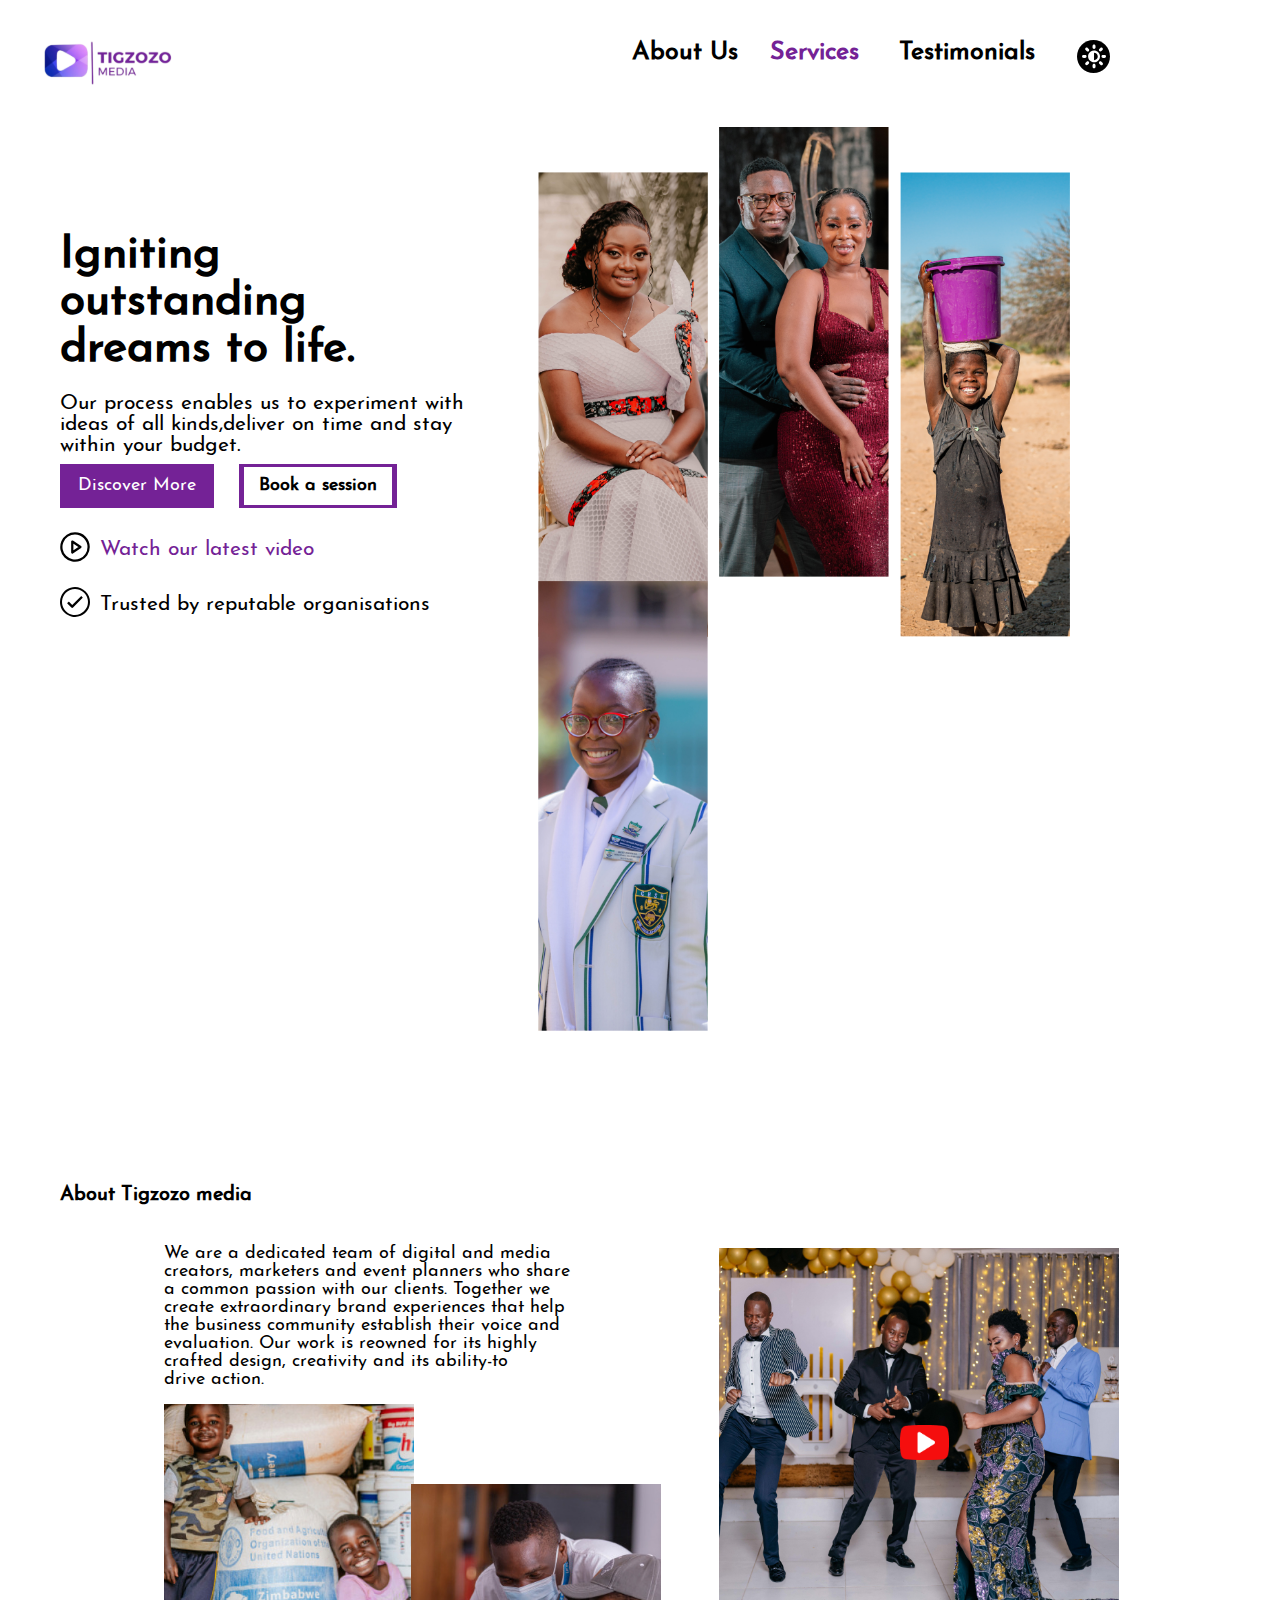
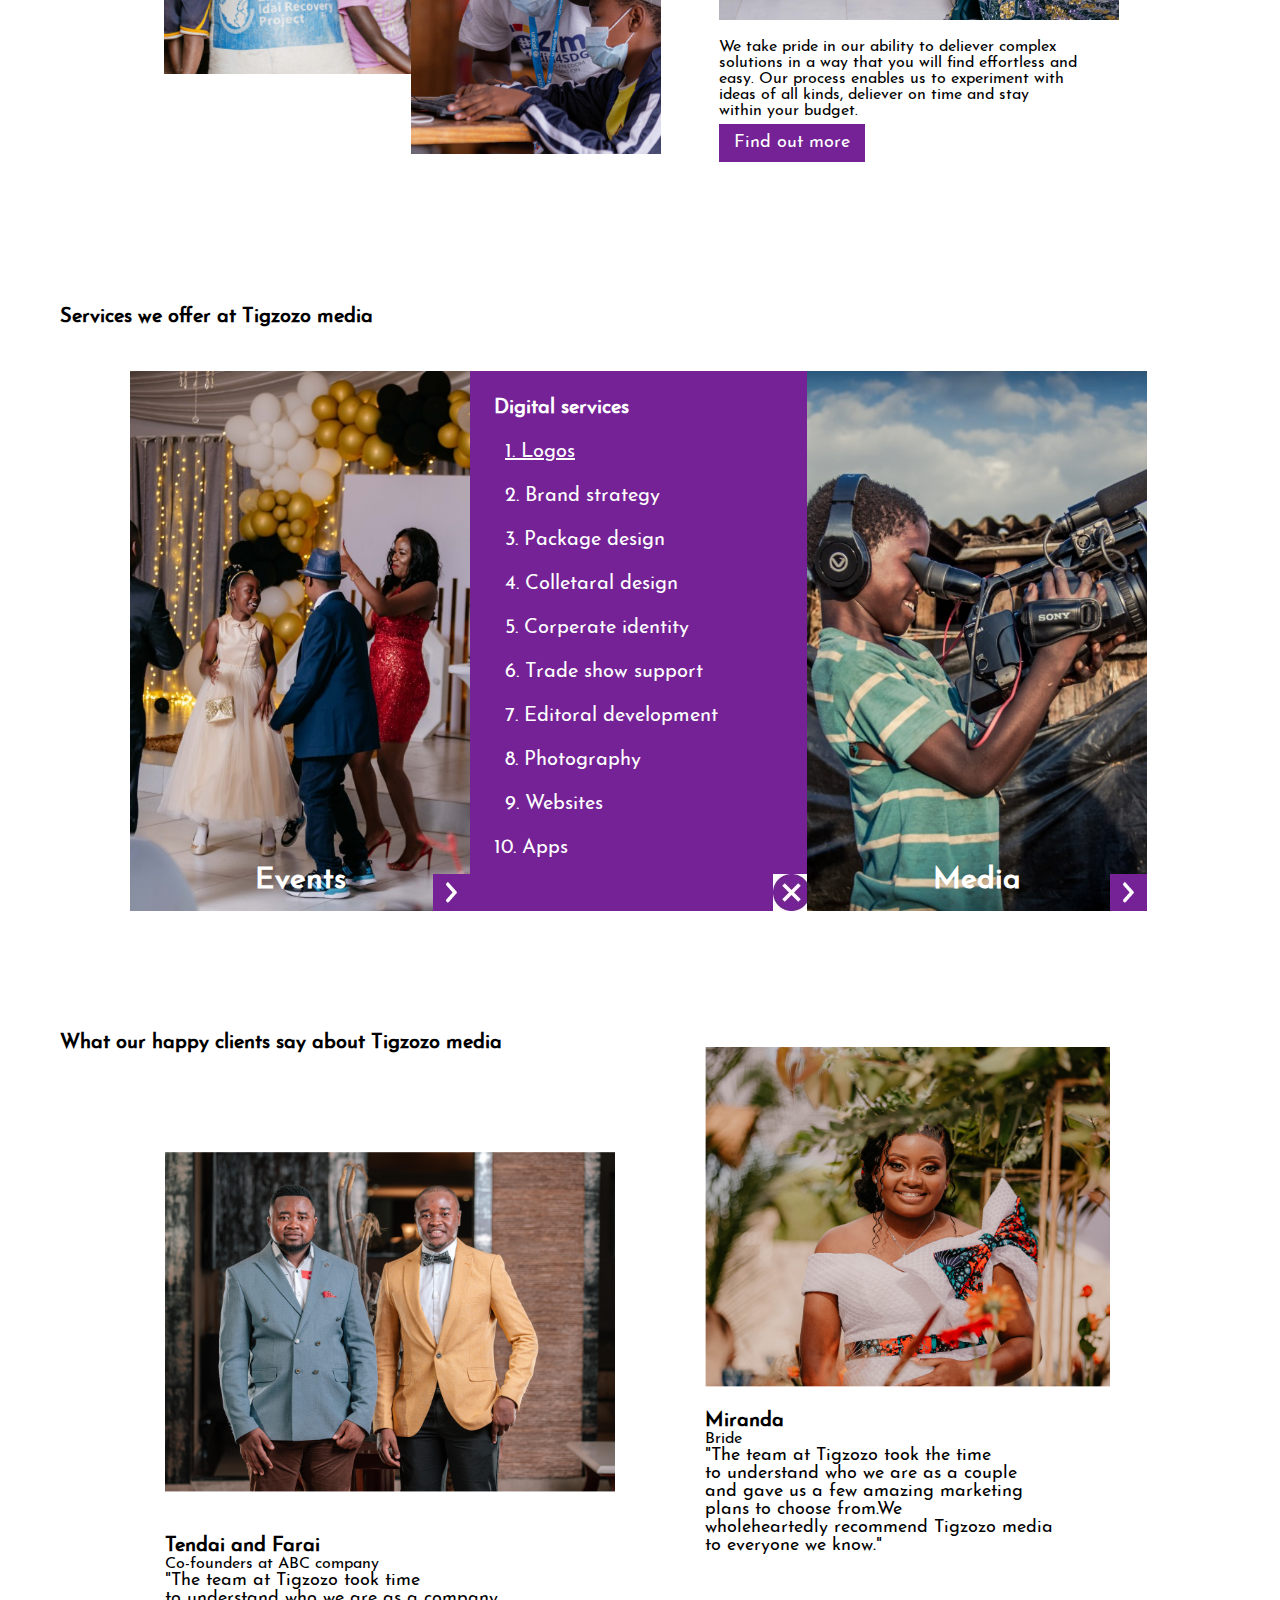
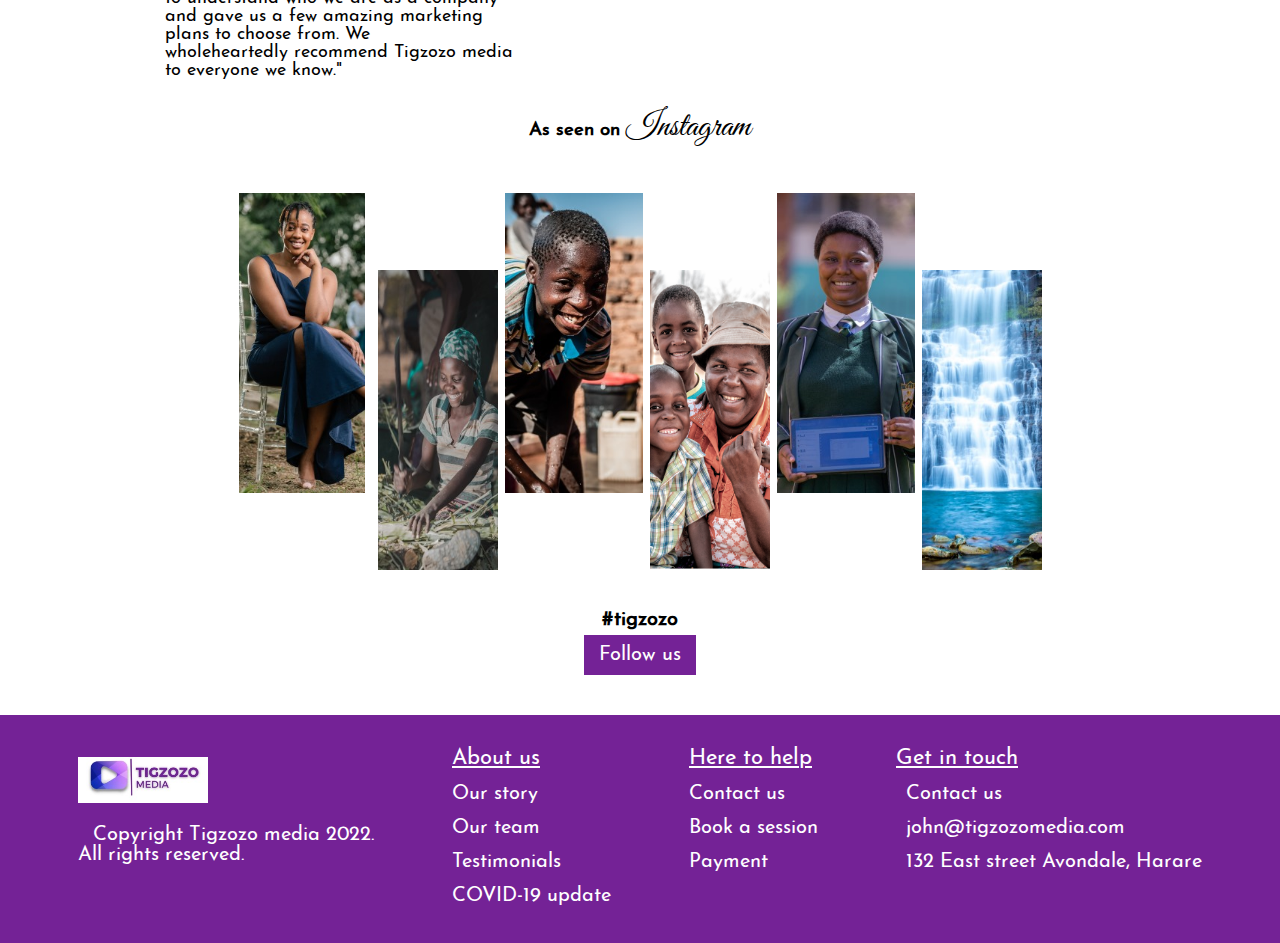
==== index.html @ 0e12b404 "ihf" ====
<!DOCTYPE html>
<html lang="en">
<head>
    <meta charset="UTF-8">
    <meta name="viewport" content="width=device-width, initial-scale=1.0">
    <link rel="stylesheet" href="styles.css">
    <!-- <link href="https://cdn.jsdelivr.net/npm/bootstrap@5.3.3/dist/css/bootstrap.min.css" rel="stylesheet" integrity="sha384-QWTKZyjpPEjISv5WaRU9OFeRpok6YctnYmDr5pNlyT2bRjXh0JMhjY6hW+ALEwIH" crossorigin="anonymous"> -->
    <link rel="stylesheet" href="https://cdnjs.cloudflare.com/ajax/libs/font-awesome/6.5.2/css/all.min.css" integrity="sha512-SnH5WK+bZxgPHs44uWIX+LLJAJ9/2PkPKZ5QiAj6Ta86w+fsb2TkcmfRyVX3pBnMFcV7oQPJkl9QevSCWr3W6A==" crossorigin="anonymous" referrerpolicy="no-referrer" />
    <title>Document</title>
</head>
<body>
    
    <!-- navbar section  -->
    <div class="main-navbar">
        <div>
            <img src="logo svg.svg" alt="" class="tig-logo">
        </div>

        <div class="list-items">
            <ul class="list-small">
                <li><a href="#About Us" class="small-lists">About Us</a></li>
                <li><a href="#Services" class="small-lists1">Services<i class="fa-solid fa-angle-down arrow"></i></a></li>
                <li><a href="#Testimonials" class="small-lists">Testimonials</a></li>
            </ul>
        </div>
        <div>
            <img src="Vector.svg" alt="" onclick="toggleDarkMode()" class="darkmode">
            <img src="darkmode-light.svg.svg" alt="" class="light-mode">
        </div>

         <!-- bars menu  -->
        
     <div id="hamburger" onclick="toggleMobileMenu(this)">
        <div class="bar1"></div>
        <div class="bar2"></div>
        <div class="bar3"></div>
      <ul class="menu">
        <i class="fa-solid fa-xmark" style="font-size: 50px; position: relative; left: 120px; top: 50px; color: white;"></i>
        <li><a href="#" class="menu-white">Home</a></li>
        <li><a href="#About Us" class="menu-white">About Us</a></li>
        <li><a href="#Services" class="menu-white">Services</a></li>
        <li><a href="#Testimonials" class="menu-white">Testimonials</a></li>
      </ul>
    </div>
    <!-- bars menu  -->
    </div>
    
    <!-- navbar section end -->
    
    <!-- banner section  -->
    <div class="banner-section">
        <div class="text-banner">
            <h1>Igniting outstanding <br> dreams to life.</h1>
            <p>Our process enables us to experiment with<br>ideas of all kinds,deliver on time and stay<br>within your budget.</p>
        <span class="first-atags">
            <a href="#" class="first-tag">Discover More</a>
            <a href="#" class="second-tag">Book a session</a>
        </span>
            <p class="line-top">  <img src="Icon feather-play-circle 1.svg" alt="" class="play-1">Watch our latest video</p>
            <p><img src="Icon ionic-ios-checkmark-circle-outline 1.svg" alt="" class="mark-1">Trusted by reputable organisations</p>
        </div>

        <div class="images-banner">
            <img src="banner 1.png" alt="" class="banner-images">
            <img src="Banner 2.png" alt="" class="banner-images1">
            <img src="banner 3.png" alt="" class="banner-images">
            <img src="banner 4.png" alt="" class="banner-images1">
        </div>
    </div>
    <!-- banner section end -->

    <!-- about section  -->
    <h3 class="heading-3" id="About Us">About Tigzozo media</h3>
<div class="about">
        <div class="you-tube">
    <p class="about-para1"> We are a dedicated team of digital and media <br>
        creators, marketers and event planners who share <br>
        a common passion with our clients. Together we <br>
        create extraordinary brand experiences that help <br>
        the business community establish their voice and <br>
        evaluation. Our work is reowned for its highly <br>
        crafted design, creativity and its ability-to <br>
        drive action.
    </p>
    <div class="about-2imgs">
    <img src="about 3.jpg" alt="" class="img-about3">
    <img src="about 2.jpg" alt="" class="img-about2">
    </div>
    </div>

    <div class="youtube-video">
        <img src="about.jpg" alt="" class="img-about-dance">
        <img src="youtube.png" alt="" class="youtube-activation">
    <p class="about-para2">We take pride in our ability to deliever complex <br>
        solutions in a way that you will find effortless and <br>
        easy. Our process enables us to experiment with <br>
        ideas of all kinds, deliever on time and stay <br>
        within your budget.
    </p>
    <a href="#" class="about-btn"> Find out more</a>
    </div>
</div>
    <!-- about section  -->

    <!-- services section  -->
<div class="services" id="Services">
    <h3 class="heading-32">Services we offer at Tigzozo media</h3>
            <div class="box-3">
            <div class="service1">
                <img src="services1.jpg" alt="" class="services-images1">
                <div class="close">
                <img src="slide.jpg" alt="" class="slide-1">
            </div>
            <div class="services-textinside">
                <h3>Events</h3>
            </div>
            </div>
            
            <div class="service2">
            <div class="service-img2">
                <h3 class="service-text1">Digital services</h3>
                <p class="under-line1">1. Logos</p>
                <p class="services-text">2. Brand strategy</p>
                <p class="services-text">3. Package design</p>
                <p class="services-text">4. Colletaral design</p>
                <p class="services-text">5. Corperate identity</p>
                <p class="services-text">6. Trade show support</p>
                <p class="services-text">7. Editoral development</p>
                <p class="services-text">8. Photography</p>
                <p class="services-text">9. Websites</p>
                <p class="service-text2">10. Apps</p>
                <div class="close">
                    <img src="close.jpg" alt="" class="close-1">
                </div>
            </div>
            </div>
            
            <div class="service3">
                <img src="services2.jpg" alt="" class="services-images3">
            <div class="close">
                <img src="slide.jpg" alt="" class="slide-2">
            </div>
            <div class="services-textinside">
                <h3>Media</h3>
            </div>
            </div>
        </div>
</div>

<!-- clients section  -->
<h3 class="heading-32" id="Testimonials">What our happy clients say about Tigzozo media</h3>
<div class="clients">

<div class="groom-clients">
    <img src="services3.png" alt="" class="clients-pic1">
    <p class="groom-heading">Tendai and Farai</p>
    <p>Co-founders at ABC company</p>
    <p class="groom-text">"The team at Tigzozo took time<br>
        to understand who we are as a company<br>
        and gave us a few amazing marketing<br>
        plans to choose from. We<br>
        wholeheartedly recommend Tigzozo media<br>
        to everyone we know."
    </p>
</div>

<div class="Bride-clients">
    <img src="services4.png" alt="" class="clients-pic2">
<div class="miranda-text">
    <p class="bride-heading">Miranda</p>
    <p>Bride</p>
    <p class="bride-text">"The team at Tigzozo took the time<br>
        to understand who we are as a couple<br>
        and gave us a few amazing marketing<br>
        plans to choose from.We<br>
        wholeheartedly recommend Tigzozo media<br>
        to everyone we know."
    </p>
</div>
</div>
</div>
<!-- clients section  -->

<!-- last section -->
<div class="last-heading">
    <h3>As seen on <span class="slick-font">Instagram</span></h3>
</div>
<div class="last-section">
<div class="footer-img">
    <img src="footer.jpg" alt="" class="footer-images1">
    <img src="footer1.jpg" alt="" class="footer-images">
    <img src="footer2.jpg" alt="" class="footer-images1">
    <img src="footer3.png" alt="" class="footer-images">
    <img src="footer4.jpg" alt="" class="footer-images1">
    <img src="footer5.jpg" alt="" class="footer-images">
</div>

<div class="footer-para">
    <p>#tigzozo</p>
</div>

<div class="follow-up-btn">
    <a href="#" class="last-btn">Follow us</a>
</div>
</div>
<!-- last section end -->

<!-- footer end  -->

<div class="footer">
    <div class="footer-1">
        <img src="logo.jpg" alt="" class="footer-2">
        <p><i class="fa-regular fa-copyright"></i>Copyright Tigzozo media 2022. <br>
        All rights reserved.</p>
        <i class="fa-brands fa-facebook-f"></i> <i class="fa-brands fa-instagram"></i>
    </div>


    <div class="footer-2">
        <p class="under-line">About us</p>
        <p>Our story</p>
        <p>Our team</p>
        <p>Testimonials</p>
        <p>COVID-19 update</p>
    </div>


    <div class="footer-2">
        <p class="under-line">Here to help</p>
        <p>Contact us</p>
        <p>Book a session</p>
        <p>Payment</p>
    </div>


    <div class="footer-2">
        <p class="under-line">Get in touch</p>
        <p><i class="fa-solid fa-phone"></i>Contact us</p>
        <p><i class="fa-solid fa-envelope"></i>john@tigzozomedia.com</p>
        <p><i class="fa-solid fa-location-dot"></i> 132 East street Avondale, Harare</p>
    </div>
</div>
<!-- footer end  -->
    
    <!-- <script src="https://cdn.jsdelivr.net/npm/bootstrap@5.3.3/dist/js/bootstrap.bundle.min.js" integrity="sha384-YvpcrYf0tY3lHB60NNkmXc5s9fDVZLESaAA55NDzOxhy9GkcIdslK1eN7N6jIeHz" crossorigin="anonymous"></script> -->
    <script src="tig.js"></script>
</body>
</html>
---- styles.css ----
* {
  margin: 0;
  padding: 0;
}

@font-face {
  font-family: "Josefin";
  src: url(JosefinSans-Regular.ttf);
}
@font-face {
  font-family: "slickFont";
  src: url(GreatVibes-Regular-webfont.ttf);
}
body {
  transition: background-color 0.3s ease;
}

.light-mode {
  background-color: #fff;
  color: #000;
}

.dark-mode {
  background-color: #1f1f1f;
  color: #fff;
}
.dark-mode .second-tag {
  color: #fff;
}
.dark-mode .small-lists {
  color: white;
}

.light-mode {
  display: none;
}

.main-navbar {
  display: flex;
  justify-content: space-around;
  margin: 25px 0px 0px 0px;
  font-family: "Josefin";
  position: relative;
  top: 15px;
}

#hamburger {
  margin: auto 0;
  cursor: pointer;
  transition: 0.3s;
}

#hamburger div {
  width: 35px;
  height: 3px;
  background-color: #742296;
  margin: 6px 0;
  transition: 0.5s;
}

.open .bar1 {
  transform: rotate(-45deg) translate(-6px, 6px);
}

.open .bar2 {
  opacity: 0;
}

.open .bar3 {
  transform: rotate(45deg) translate(-6px, -8px);
}

.open .menu {
  display: flex;
  flex-direction: column;
  align-items: center;
  background-color: #742296;
  height: 91vh;
  margin-top: 16px;
  font-family: "Josefin";
}

.menu {
  display: none;
  position: absolute;
  left: 0;
  height: 550px;
  width: 100%;
}

.menu-white {
  color: white;
  text-decoration: none;
  font-size: 40px;
  line-height: 3.5;
}

.dropbtn {
  background-color: #742296;
  color: white;
  padding: 8px;
  font-size: 20px;
  border: none;
  cursor: pointer;
  border-radius: 6px;
}

.dropdown {
  float: right;
  position: absolute;
}

.dropdown-content {
  display: none;
  position: absolute;
  background-color: #f1f1f1;
  overflow: auto;
  right: 0;
}

.dropdown-content a {
  color: #f1f1f1;
  background-color: white;
  padding: 12px 16px;
  text-decoration: none;
  display: block;
  font-size: 16px;
}

.show {
  display: block;
}

.lists-items {
  display: flex;
}

.list-small {
  display: flex;
  list-style: none;
  position: relative;
  left: 150px;
}

.small-lists {
  margin-right: 32px;
  font-size: 25px;
  font-family: "Josefin";
  text-decoration: none;
  color: #000;
  font-weight: bold;
}

.small-lists1 {
  color: #742296;
  margin-right: 30px;
  font-size: 25px;
  font-family: "Josefin";
  text-decoration: none;
  font-weight: bold;
}

.darkmode {
  height: 33px;
  width: 33px;
  position: relative;
  right: 60px;
  cursor: pointer;
}

.tig-logo {
  height: 53px;
  position: relative;
  right: 80px;
}

.banner-section {
  display: flex;
  justify-content: space-between;
  margin: 90px 0px;
}

.fa-solid {
  font-size: 20px;
}

.text-banner {
  padding: 60px;
}
.text-banner .line-top {
  margin-top: 50px;
  color: #742296;
}
.text-banner h1 {
  font-family: "Josefin";
  font-size: 46px;
  font-weight: bold;
}
.text-banner p {
  font-size: 21px;
  font-family: "Josefin";
  margin-top: 20px;
}

.play-1 {
  height: 30px;
  width: 30px;
  text-align: center;
  margin-right: 10px;
  position: relative;
  top: 7px;
}

.mark-1 {
  height: 30px;
  width: 30px;
  text-align: center;
  margin-right: 10px;
  position: relative;
  top: 7px;
}

.first-atags {
  position: relative;
  top: 20px;
  font-family: "Josefin";
}

.first-tag {
  background-color: #742296;
  padding: 10px 15px;
  color: white;
  text-decoration: none;
  margin-right: 20px;
  border: 3px solid #742296;
  font-family: "Josefin";
  font-size: 18px;
}

.second-tag {
  border: 3px solid #742296;
  border-left: 5px solid #742296;
  border-right: 5px solid #742296;
  text-decoration: none;
  padding: 10px 15px;
  color: black;
  font-weight: 600;
  font-family: "Josefin";
  font-size: 18px;
}

.images-banner {
  margin-right: 30px;
}

.banner-images {
  height: 465px;
  width: 170px;
  margin-right: 7px;
}

.banner-images1 {
  height: 450px;
  width: 170px;
  position: relative;
  bottom: 60px;
  margin-right: 7px;
}

.about {
  display: flex;
  justify-content: space-evenly;
  margin-top: 40px;
  margin-bottom: 120px;
  font-family: "Josefin";
}

.groom-clients {
  position: relative;
  top: 55px;
  left: 25px;
}

.about-para1 {
  font-size: 18px;
}

.about-btn {
  background-color: rgb(116, 34, 150);
  padding: 10px 15px;
  text-decoration: none;
  color: white;
  font-family: "Josefin";
  font-size: 18px;
  position: relative;
  top: 15px;
}

.heading-3 {
  margin-left: 60px;
  font-family: "Josefin";
  font-size: 20px;
  font-weight: bold;
}

.last-heading {
  margin-top: 80px;
}

.img-about-dance {
  height: 372px;
  width: 400px;
  margin-top: 3px;
}

.you-tube {
  position: relative;
  left: 57px;
}

.youtube-activation {
  position: relative;
  height: 35px;
  right: 224px;
  bottom: 160px;
}

.youtube-video {
  position: relative;
}

.img-about3 {
  height: 270px;
  width: 250px;
  position: relative;
  bottom: 50px;
  -o-object-fit: cover;
     object-fit: cover;
}

.about-2imgs {
  position: relative;
  top: 65px;
}

.img-about2 {
  height: 270px;
  width: 250px;
  position: relative;
  right: 8px;
  top: 30px;
  -o-object-fit: cover;
     object-fit: cover;
}

.about-para2 {
  margin-top: 15px;
}

.services {
  padding: 50px 0;
  font-family: "Josefin";
}

.box-3 {
  display: flex;
  justify-content: space-evenly;
}

.service-img2 {
  background-color: #742296;
  width: 340px;
  height: 540px;
  line-height: 2.2;
}
.service-img2 h3 {
  color: white;
  font-size: 20px;
  font-family: "Josefin";
}
.service-img2 p {
  color: white;
  font-size: 20px;
  font-family: "Josefin";
}

.under-line1 {
  text-decoration: underline;
  margin-left: 35px;
}

.services-text {
  margin-left: 35px;
}

.service-text1 {
  margin-left: 24px;
  padding-top: 15px;
}

.service-text2 {
  margin-left: 24px;
  padding-bottom: 25px;
}

.services-images1 {
  width: 340px;
  height: 540px;
}

.service1 {
  position: relative;
  left: 65px;
}

.service3 {
  position: relative;
  right: 68px;
}

.services-images3 {
  width: 340px;
  height: 540px;
}

.close {
  display: flex;
  justify-content: flex-end;
}

.services-textinside {
  display: flex;
  justify-content: center;
}
.services-textinside h3 {
  position: relative;
  bottom: 87px;
  color: white;
  font-weight: bold;
  font-family: "Josefin";
  font-size: 30px;
}

.slide-1 {
  height: 37px;
  width: 37px;
  position: relative;
  right: 0px;
  bottom: 41px;
}

.slide-2 {
  height: 37px;
  width: 37px;
  position: relative;
  right: 0px;
  bottom: 41px;
}

.close-1 {
  position: relative;
  bottom: 21px;
}

.clients {
  display: flex;
  justify-content: space-evenly;
  font-family: "Josefin";
}

.clients-pic1 {
  height: 340px;
  width: 450px;
}

.clients-pic2 {
  height: 340px;
  width: 405px;
}

.heading-32 {
  margin-bottom: 44px;
  margin-left: 60px;
  font-size: 20px;
  font-family: "Josefin";
  font-weight: bold;
}

.groom-heading {
  margin-top: 40px;
  font-family: "Josefin";
  font-size: 20px;
  font-weight: bold;
}

.groom-text {
  font-family: "Josefin";
  font-size: 18px;
}

.Bride-clients {
  margin-right: 5px;
  position: relative;
  bottom: 50px;
  right: 25px;
}

.bride-heading {
  margin-top: 20px;
  font-family: "Josefin";
  font-size: 20px;
  font-weight: bold;
}

.bride-text {
  font-size: 18px;
}

.last-heading {
  display: flex;
  justify-content: center;
  align-items: center;
  font-family: "Josefin";
}
.last-heading h3 {
  margin-bottom: 20px;
  font-weight: bold;
}

.last-section {
  display: flex;
  flex-direction: column;
  justify-content: center;
  align-items: center;
  margin-top: 100px;
}

.slick-font {
  font-family: "slickFont";
  font-size: 35px;
  font-weight: lighter;
}

.footer-img {
  display: flex;
  margin-bottom: 40px;
}

.footer-images {
  height: 300px;
  width: 120px;
  margin-right: 6px;
}

.footer-images1 {
  height: 300px;
  width: 140px;
  -o-object-fit: contain;
     object-fit: contain;
  margin-right: 6px;
  position: relative;
  bottom: 77px;
}

.footer-para {
  margin-bottom: 15px;
  font-size: 20px;
  font-weight: bold;
  font-family: "Josefin";
}

.last-btn {
  background-color: rgb(116, 34, 150);
  padding: 10px 15px;
  text-decoration: none;
  color: white;
  font-family: "Josefin";
  font-size: 20px;
}

.follow-up-btn {
  padding-bottom: 50px;
}

.footer {
  display: flex;
  justify-content: space-evenly;
  background-color: #742296;
  color: white;
  font-family: "Josefin";
  padding-bottom: 30px;
}

.footer-1 {
  font-size: 20px;
}

.footer-1 img {
  height: 80px;
  width: 130px;
  -o-object-fit: contain;
     object-fit: contain;
  margin-top: 25px;
}

.footer-2 {
  margin-top: 25px;
  font-size: 20px;
  line-height: 1.7;
}

.under-line {
  text-decoration: underline;
  font-size: 22px;
}

.fa-regular {
  font-size: 20px;
  margin-right: 15px;
}

.fa-brands {
  font-size: 30px;
  margin-right: 15px;
}

.fa-solid {
  margin-right: 10px;
}

@media (min-width: 576px) {
  #hamburger {
    display: none;
  }
}
@media only screen and (max-width: 576px) {
  #hamburger {
    display: block;
    margin: 30px 42px;
  }
  #hamburger div {
    position: relative;
    bottom: 10px;
  }
  .open .menu {
    height: 101vh;
    margin-top: -28%;
    z-index: 1;
    list-style: none;
  }
  body {
    transition: background-color 0.3s ease;
  }
  .light-mode {
    background-color: #fff;
    color: #000;
  }
  .dark-mode {
    background-color: #1f1f1f;
    color: #fff;
  }
  .dark-mode .second-tag {
    color: #fff;
  }
  .tig-logo {
    height: 53px;
    right: 10px;
    top: 13px;
  }
  .small-lists1 {
    font-size: 14px;
  }
  .banner-section {
    display: flex;
    flex-direction: column;
    margin: 0px;
  }
  .small-lists1 {
    font-size: 14px;
    display: none;
  }
  .darkmode {
    position: relative;
    left: 30px;
    top: 19px;
  }
  .small-lists {
    font-size: 14px;
    display: none;
  }
  .text-banner h1 {
    font-size: 27px;
  }
  .text-banner p {
    font-size: 14px;
  }
  .first-tag {
    font-size: 10px;
  }
  .second-tag {
    font-size: 10px;
  }
  .play-1 {
    height: 20px;
    width: 20px;
  }
  .mark-1 {
    height: 20px;
    width: 20px;
  }
  .text-banner {
    position: relative;
    bottom: 29px;
    padding: 15px;
  }
  .text-banner h1 {
    font-size: 18px;
    margin-top: 30px;
  }
  .images-banner {
    margin-right: 5px;
    padding: 5px;
    position: relative;
    bottom: 20px;
    display: flex;
    flex-direction: row;
    justify-content: center;
  }
  .banner-images {
    height: 354px;
    padding-left: 8px;
    width: 132px;
    -o-object-fit: cover;
       object-fit: cover;
  }
  .banner-images1 {
    bottom: 34px;
    display: none;
  }
  .about {
    display: flex;
    flex-direction: column;
    justify-content: center;
    overflow: hidden;
  }
  .img-about2 {
    display: none;
  }
  .about-para1 {
    font-size: 13px;
    position: relative;
    right: 30px;
  }
  .img-about3 {
    height: 332px;
    width: 257px;
    position: relative;
    right: 42px;
    display: none;
  }
  .img-about-dance {
    height: 295px;
    width: 275px;
    position: relative;
    left: 12px;
  }
  .youtube-video {
    position: relative;
    left: 30px;
    top: 27px;
  }
  .youtube-activation {
    position: relative;
    height: 35px;
    left: 140px;
    top: -136px;
  }
  .about-para2 {
    font-size: 13px;
    margin-bottom: 100px;
  }
  .about-btn {
    font-size: 12px;
    position: relative;
    top: -40px;
  }
  .heading-32 {
    font-size: 16px;
    position: relative;
    bottom: 210px;
    right: 19px;
  }
  .footer-img {
    display: flex;
    flex-wrap: wrap;
    position: relative;
    left: 60px;
  }
  .box-3 {
    display: flex;
    justify-content: space-evenly;
    flex-direction: column;
  }
  .service-img2 {
    margin-bottom: 80px;
    width: 275px;
    height: 387px;
    position: relative;
    bottom: 135px;
    left: 55px;
  }
  .service-img2 h3 {
    font-size: 16px;
  }
  .services-images1 {
    width: 275px;
    height: 387px;
    position: relative;
    bottom: 86px;
    right: 10px;
  }
  .services-images3 {
    height: 387px;
    width: 275px;
    position: relative;
    bottom: 196px;
    left: 123px;
  }
  .service-img2 p {
    font-size: 14px;
  }
  .services-textinside h3 {
    font-size: 20px;
  }
  .services {
    padding: 0px;
    overflow: hidden;
    position: relative;
    bottom: 71px;
    right: 10px;
  }
  .slide-1 {
    right: 110px;
    position: relative;
    bottom: 127px;
  }
  .slide-2 {
    position: relative;
    bottom: 237px;
    left: 23px;
  }
  .close-1 {
    position: relative;
    bottom: 32px;
  }
  .clients {
    display: flex;
    flex-direction: column;
    margin-left: 16px;
    position: relative;
    bottom: 200px;
    overflow: hidden;
  }
  .groom-text {
    font-family: "Josefin";
    font-size: 14px;
    margin-top: 40px;
  }
  .footer-images {
    width: 120px;
    position: relative;
    bottom: 20px;
    height: 362px;
    margin-bottom: 8px;
  }
  .footer-images1 {
    height: 362px;
    width: 120px;
    -o-object-fit: cover;
    object-fit: cover;
    position: relative;
    bottom: 0px;
    margin-bottom: 8px;
  }
  .Bride-clients {
    margin-right: 5px;
    position: relative;
    top: 0px;
    left: 0px;
    margin-top: 100px;
  }
  .clients-pic1 {
    height: 387px;
    width: 275px;
    position: relative;
    left: 9px;
    -o-object-fit: cover;
       object-fit: cover;
  }
  .clients-pic2 {
    height: 387px;
    width: 275px;
    position: relative;
    left: 35px;
    -o-object-fit: cover;
    object-fit: cover;
  }
  .last-heading {
    margin-top: 0px;
  }
  .last-heading h3 {
    position: relative;
    top: 10px;
  }
  .footer-1 {
    font-size: 13px;
  }
  .footer-2 {
    font-size: 14px;
  }
  .fa-brands {
    font-size: 20px;
  }
  .footer {
    display: flex;
    flex-direction: column;
    padding-left: 40px;
  }
  .under-line {
    font-size: 18px;
  }
  .last-section {
    overflow: hidden;
  }
  .last-btn {
    font-size: 17px;
  }
  .bride-text {
    font-size: 14px;
    margin-top: 40px;
  }
  .miranda-text {
    margin-left: 30px;
  }
  .last-section {
    margin-top: 25px;
  }
}
@media only screen and (min-width: 577px) and (max-width: 768px) {
  .tig-logo {
    height: 53px;
    position: relative;
    left: 24px;
  }
  .darkmode {
    left: 20px;
  }
  .small-lists {
    font-size: 20px;
  }
  .small-lists1 {
    font-size: 20px;
  }
  .text-banner h1 {
    font-size: 24px;
  }
  .first-tag {
    padding: 5px 10px;
  }
  .text-banner {
    padding: 5px;
    margin-left: 26px;
    position: relative;
    bottom: 55px;
  }
  .first-tag {
    font-size: 14px;
  }
  .second-tag {
    font-size: 14px;
    display: none;
  }
  .images-banner {
    display: flex;
    margin-right: 16px;
  }
  .banner-images {
    height: 240px;
    width: 100px;
    margin-right: 7px;
    position: relative;
    top: 50px;
  }
  .banner-images1 {
    height: 265px;
    width: 110px;
  }
  .text-banner p {
    font-size: 12px;
  }
  .heading-3 {
    font-size: 16px;
  }
  .about-para1 {
    font-size: 13px;
  }
  .img-about3 {
    height: 245px;
    width: 295px;
    position: relative;
    top: 12px;
    /* bottom: 50px; */
  }
  .about {
    overflow: hidden;
  }
  .img-about2 {
    display: none;
  }
  .about-para1 {
    font-size: 13px;
  }
  .about-para2 {
    font-size: 13px;
    margin-top: 40px;
  }
  .img-about-dance {
    height: 250px;
    width: 330px;
    overflow: hidden;
  }
  .youtube-video {
    position: relative;
    left: 37px;
  }
  .you-tube {
    position: relative;
    left: 9px;
  }
  .about {
    margin-bottom: 10px;
  }
  .services-images3 {
    width: 220px;
    height: 435px;
    -o-object-fit: cover;
       object-fit: cover;
  }
  .services-images1 {
    width: 220px;
    height: 435px;
    -o-object-fit: cover;
       object-fit: cover;
  }
  .services-textinside h3 {
    font-size: 24px;
  }
  .slide-1 {
    right: 10px;
  }
  .service-img2 {
    width: 220px;
    height: 435px;
  }
  .service-img2 h3 {
    font-size: 16px;
  }
  .service-img2 p {
    font-size: 14px;
  }
  .close-1 {
    position: relative;
    bottom: 38px;
    right: 0px;
  }
  .heading-32 {
    font-size: 16px;
  }
  .clients-pic1 {
    height: 285px;
    width: 325px;
  }
  .clients-pic2 {
    height: 285px;
    width: 325px;
  }
  .footer-images {
    height: 300px;
    width: 100px;
    -o-object-fit: cover;
       object-fit: cover;
  }
  .footer-1 {
    overflow: hidden;
    font-size: 13px;
  }
  .footer-para {
    font-size: 18px;
  }
  .under-line {
    font-size: 16px;
  }
  .footer-2 {
    font-size: 14px;
  }
  .footer-images1 {
    width: 124px;
  }
  .last-btn {
    font-size: 18px;
  }
  .fa-brands {
    font-size: 20px;
  }
}/*# sourceMappingURL=styles.css.map */
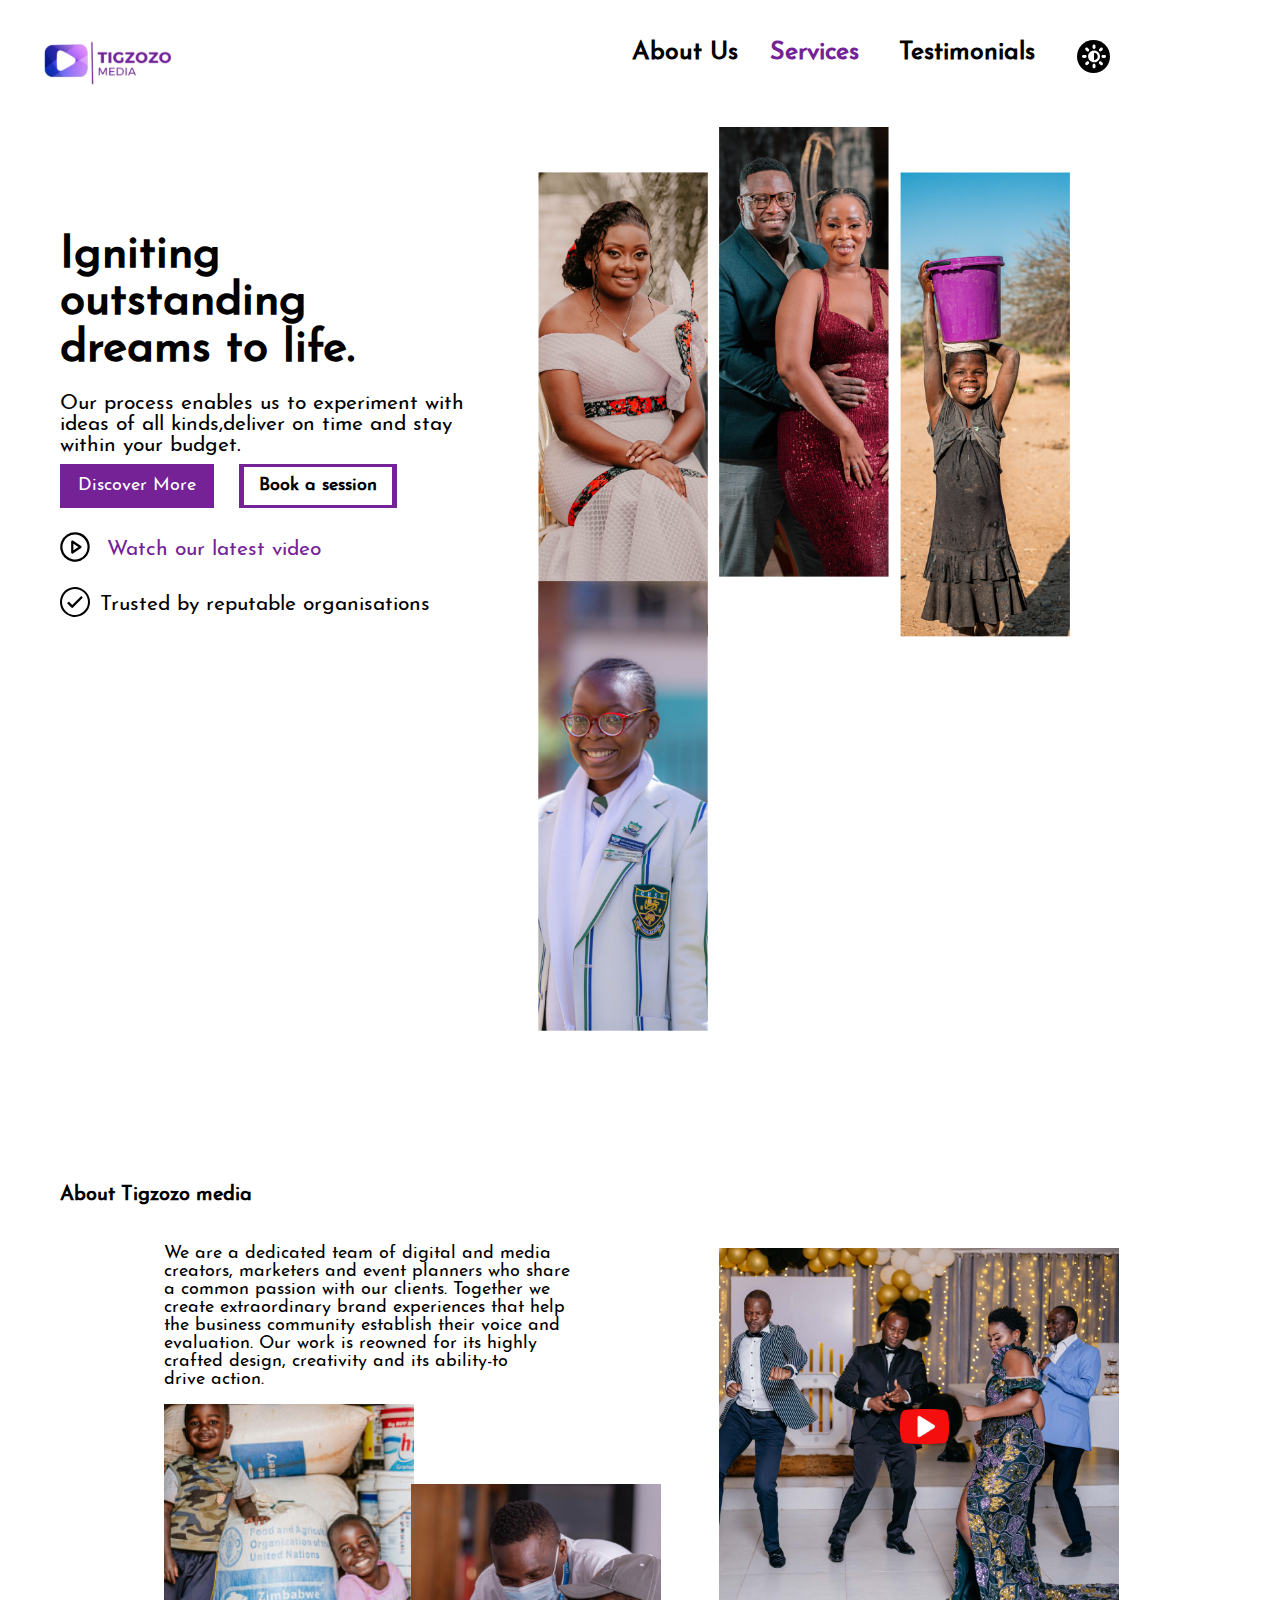
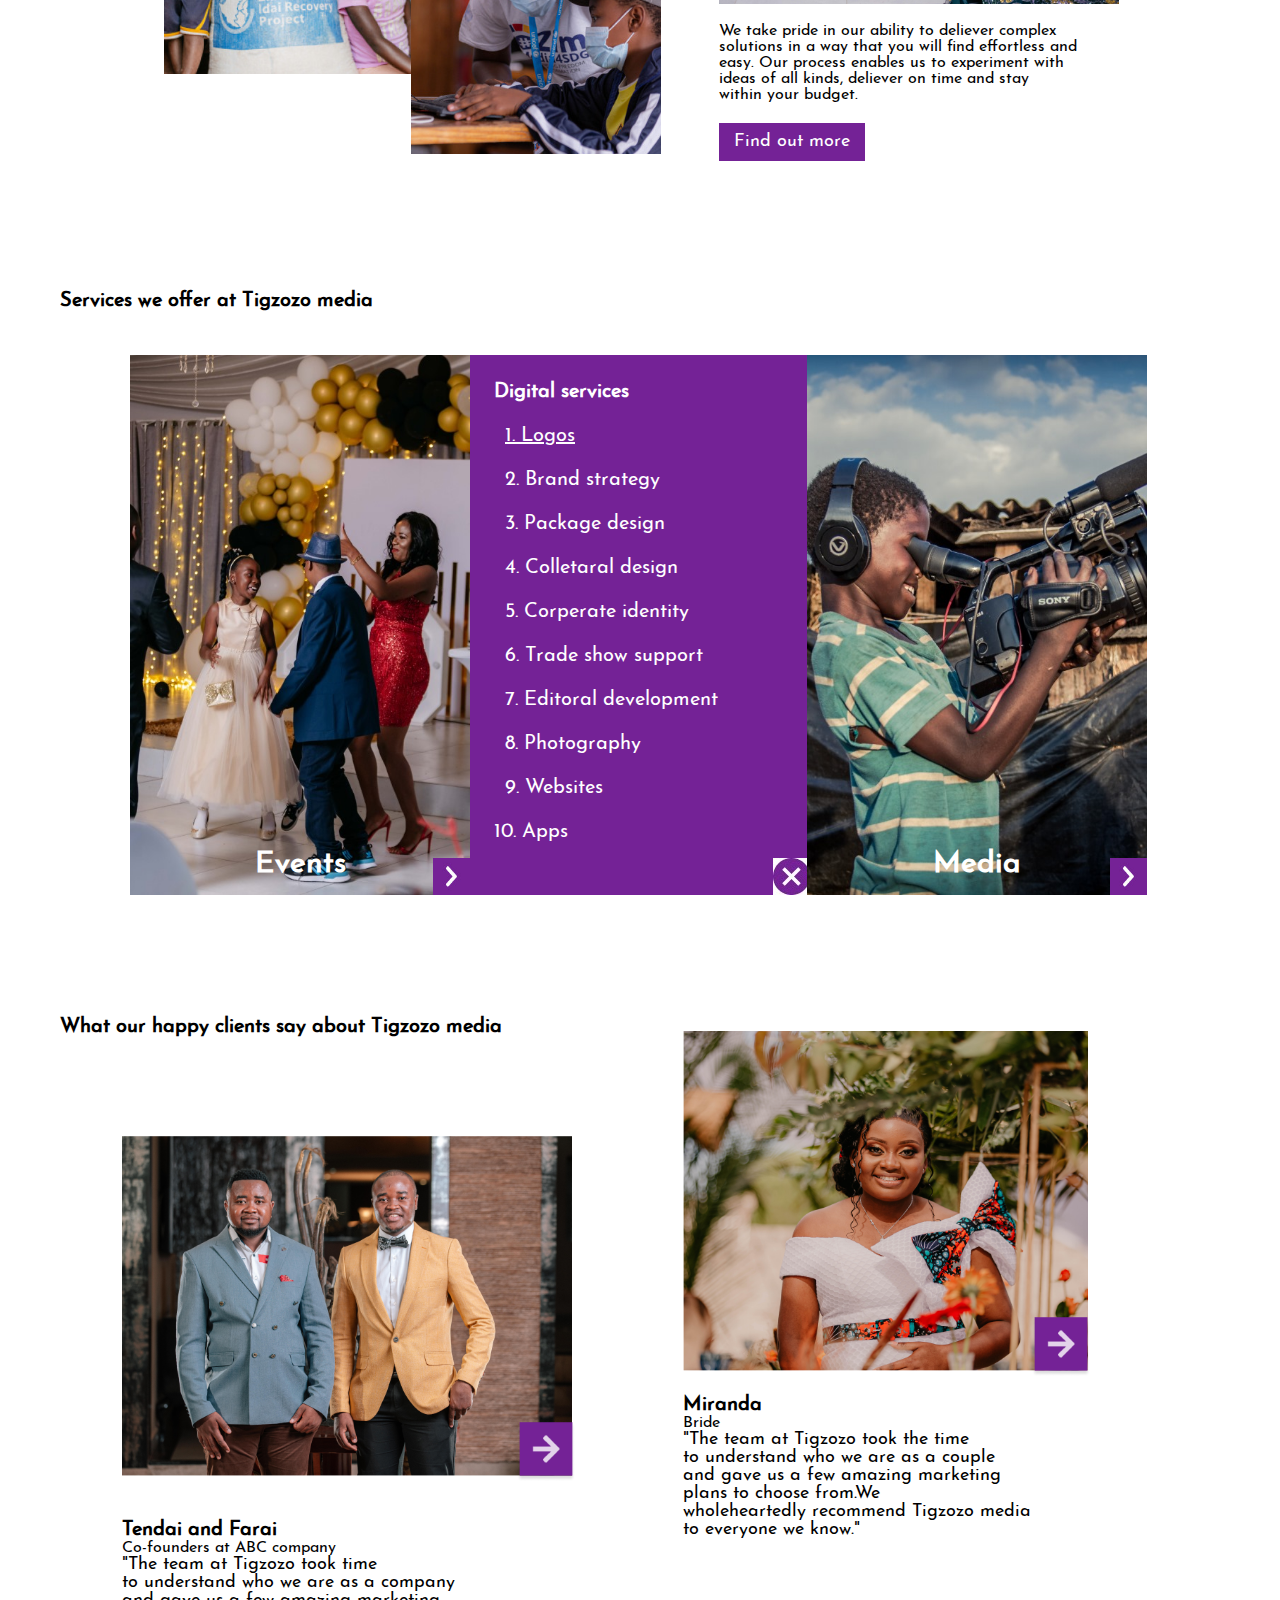
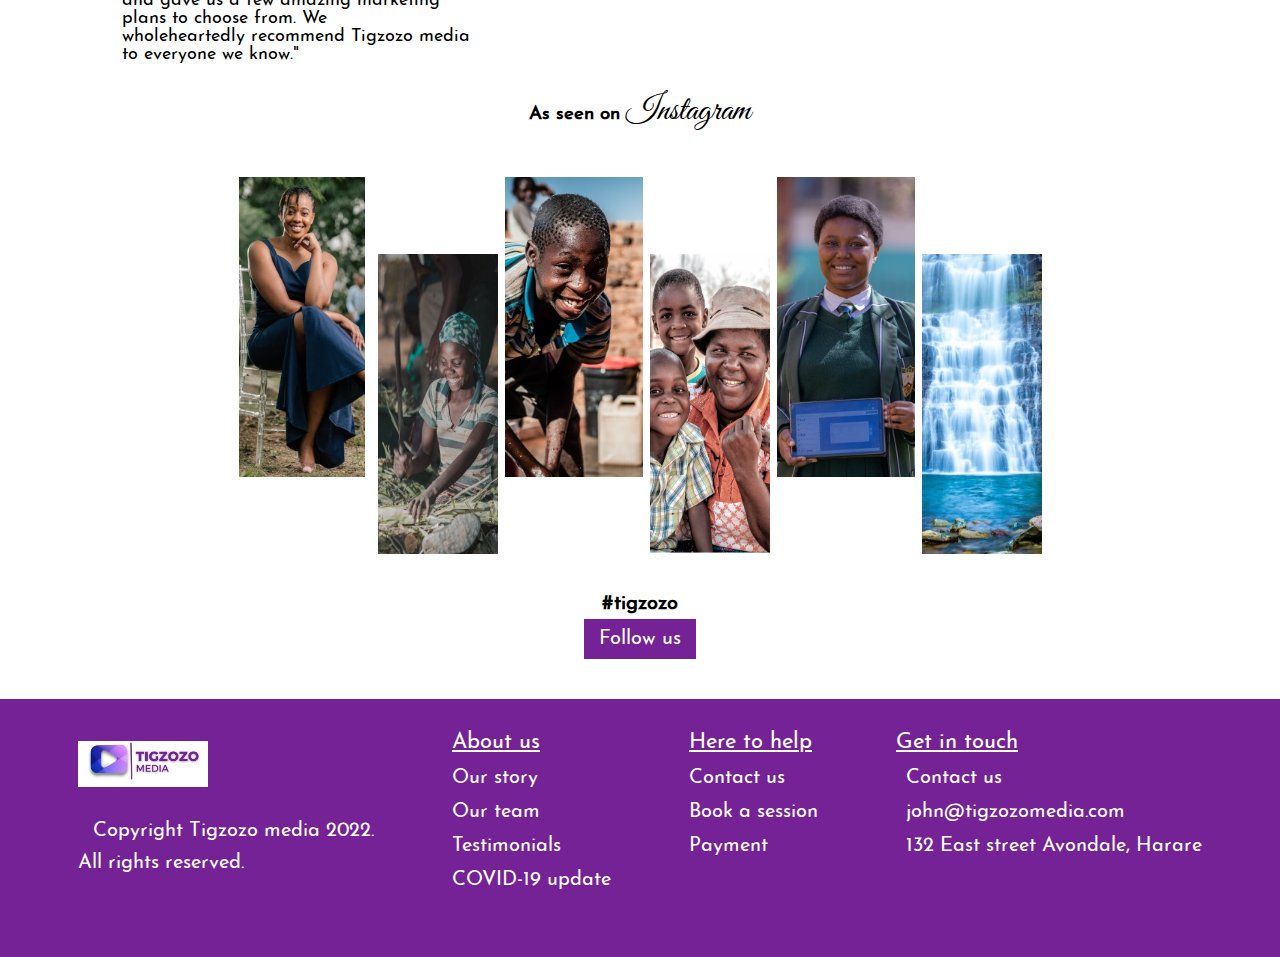
==== commit d531bd6c: "kgdv" ====
--- a/index.html
+++ b/index.html
@@ -56,7 +56,7 @@
             <a href="#" class="first-tag">Discover More</a>
             <a href="#" class="second-tag">Book a session</a>
         </span>
-            <p class="line-top">  <img src="Icon feather-play-circle 1.svg" alt="" class="play-1">Watch our latest video</p>
+            <p class="line-top"><img src="Icon feather-play-circle 1 -purple.svg" alt="" class="circle-mode"><img src="Icon feather-play-circle 1.svg" alt="" class="play-1"> Watch our latest video</p>
             <p><img src="Icon ionic-ios-checkmark-circle-outline 1.svg" alt="" class="mark-1">Trusted by reputable organisations</p>
         </div>
 
@@ -90,7 +90,7 @@
 
     <div class="youtube-video">
         <img src="about.jpg" alt="" class="img-about-dance">
-        <img src="youtube.png" alt="" class="youtube-activation">
+        <img src="youtube.png" alt="" class="youtube-activation" onclick="makeNormal()" >
     <p class="about-para2">We take pride in our ability to deliever complex <br>
         solutions in a way that you will find effortless and <br>
         easy. Our process enables us to experiment with <br>
@@ -153,6 +153,7 @@
 
 <div class="groom-clients">
     <img src="services3.png" alt="" class="clients-pic1">
+    <img src="Arrow left.png" alt="" class="left-arrow">
     <p class="groom-heading">Tendai and Farai</p>
     <p>Co-founders at ABC company</p>
     <p class="groom-text">"The team at Tigzozo took time<br>
@@ -166,6 +167,7 @@
 
 <div class="Bride-clients">
     <img src="services4.png" alt="" class="clients-pic2">
+    <img src="Arrow left.png" alt="" class="left-arrow1">
 <div class="miranda-text">
     <p class="bride-heading">Miranda</p>
     <p>Bride</p>
--- a/styles.css
+++ b/styles.css
@@ -29,6 +29,12 @@
 }
 .dark-mode .small-lists {
   color: white;
+}
+.dark-mode .play-1 {
+  display: none;
+}
+.dark-mode .circle-mode {
+  display: inline-block;
 }
 
 .light-mode {
@@ -209,6 +215,12 @@
   margin-right: 10px;
   position: relative;
   top: 7px;
+}
+
+.circle-mode {
+  height: 30px;
+  width: 30px;
+  display: none;
 }
 
 .mark-1 {
@@ -293,7 +305,7 @@
   font-family: "Josefin";
   font-size: 18px;
   position: relative;
-  top: 15px;
+  top: 30px;
 }
 
 .heading-3 {
@@ -308,7 +320,7 @@
 }
 
 .img-about-dance {
-  height: 372px;
+  height: 356px;
   width: 400px;
   margin-top: 3px;
 }
@@ -382,6 +394,22 @@
   color: white;
   font-size: 20px;
   font-family: "Josefin";
+}
+
+.left-arrow {
+  height: 60px;
+  width: 60px;
+  position: relative;
+  right: 61px;
+  top: 6px;
+}
+
+.left-arrow1 {
+  height: 60px;
+  width: 60px;
+  position: relative;
+  right: 62px;
+  top: 6px;
 }
 
 .under-line1 {
@@ -593,6 +621,7 @@
 
 .footer-1 {
   font-size: 20px;
+  line-height: 1.6;
 }
 
 .footer-1 img {
@@ -628,12 +657,12 @@
   margin-right: 10px;
 }
 
-@media (min-width: 576px) {
+@media (min-width: 575.98px) {
   #hamburger {
     display: none;
   }
 }
-@media only screen and (max-width: 576px) {
+@media only screen and (max-width: 575.98px) {
   #hamburger {
     display: block;
     margin: 30px 42px;
@@ -664,7 +693,7 @@
   }
   .tig-logo {
     height: 53px;
-    right: 10px;
+    left: 18px;
     top: 13px;
   }
   .small-lists1 {
@@ -711,7 +740,7 @@
   .text-banner {
     position: relative;
     bottom: 29px;
-    padding: 15px;
+    padding: 42px;
   }
   .text-banner h1 {
     font-size: 18px;
@@ -746,10 +775,13 @@
   .img-about2 {
     display: none;
   }
+  .heading-3 {
+    margin-left: 38px;
+  }
   .about-para1 {
     font-size: 13px;
     position: relative;
-    right: 30px;
+    right: 16px;
   }
   .img-about3 {
     height: 332px;
@@ -778,11 +810,23 @@
   .about-para2 {
     font-size: 13px;
     margin-bottom: 100px;
+    margin-left: 11px;
   }
   .about-btn {
     font-size: 12px;
     position: relative;
-    top: -40px;
+    top: -62px;
+    left: 10px;
+  }
+  .left-arrow {
+    position: relative;
+    right: 52px;
+    top: 6px;
+  }
+  .left-arrow1 {
+    position: relative;
+    right: 26px;
+    top: 6px;
   }
   .heading-32 {
     font-size: 16px;
@@ -946,7 +990,7 @@
     margin-top: 25px;
   }
 }
-@media only screen and (min-width: 577px) and (max-width: 768px) {
+@media only screen and (min-width: 577px) and (max-width: 992px) {
   .tig-logo {
     height: 53px;
     position: relative;
@@ -957,6 +1001,10 @@
   }
   .small-lists {
     font-size: 20px;
+  }
+  .list-small {
+    position: relative;
+    left: 55px;
   }
   .small-lists1 {
     font-size: 20px;
@@ -985,11 +1033,8 @@
     margin-right: 16px;
   }
   .banner-images {
-    height: 240px;
-    width: 100px;
-    margin-right: 7px;
-    position: relative;
-    top: 50px;
+    position: relative;
+    bottom: 5px;
   }
   .banner-images1 {
     height: 265px;
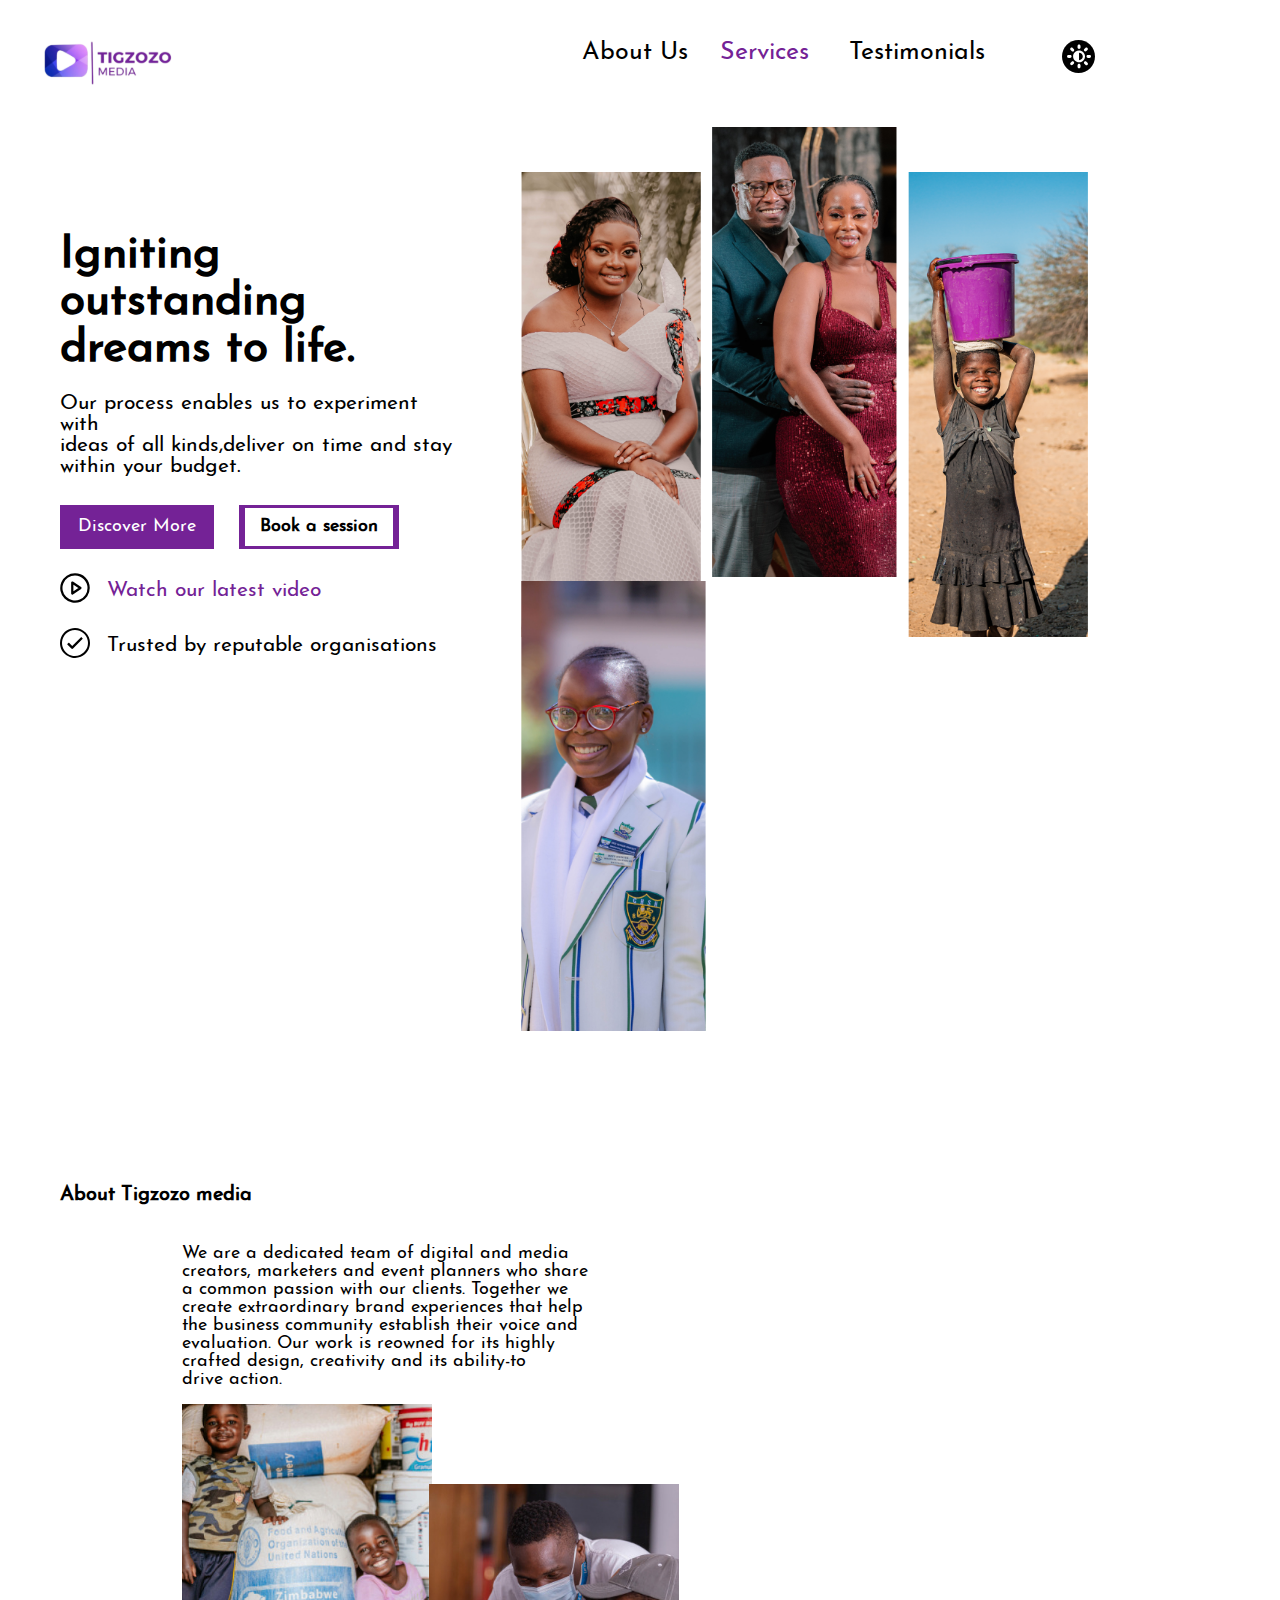
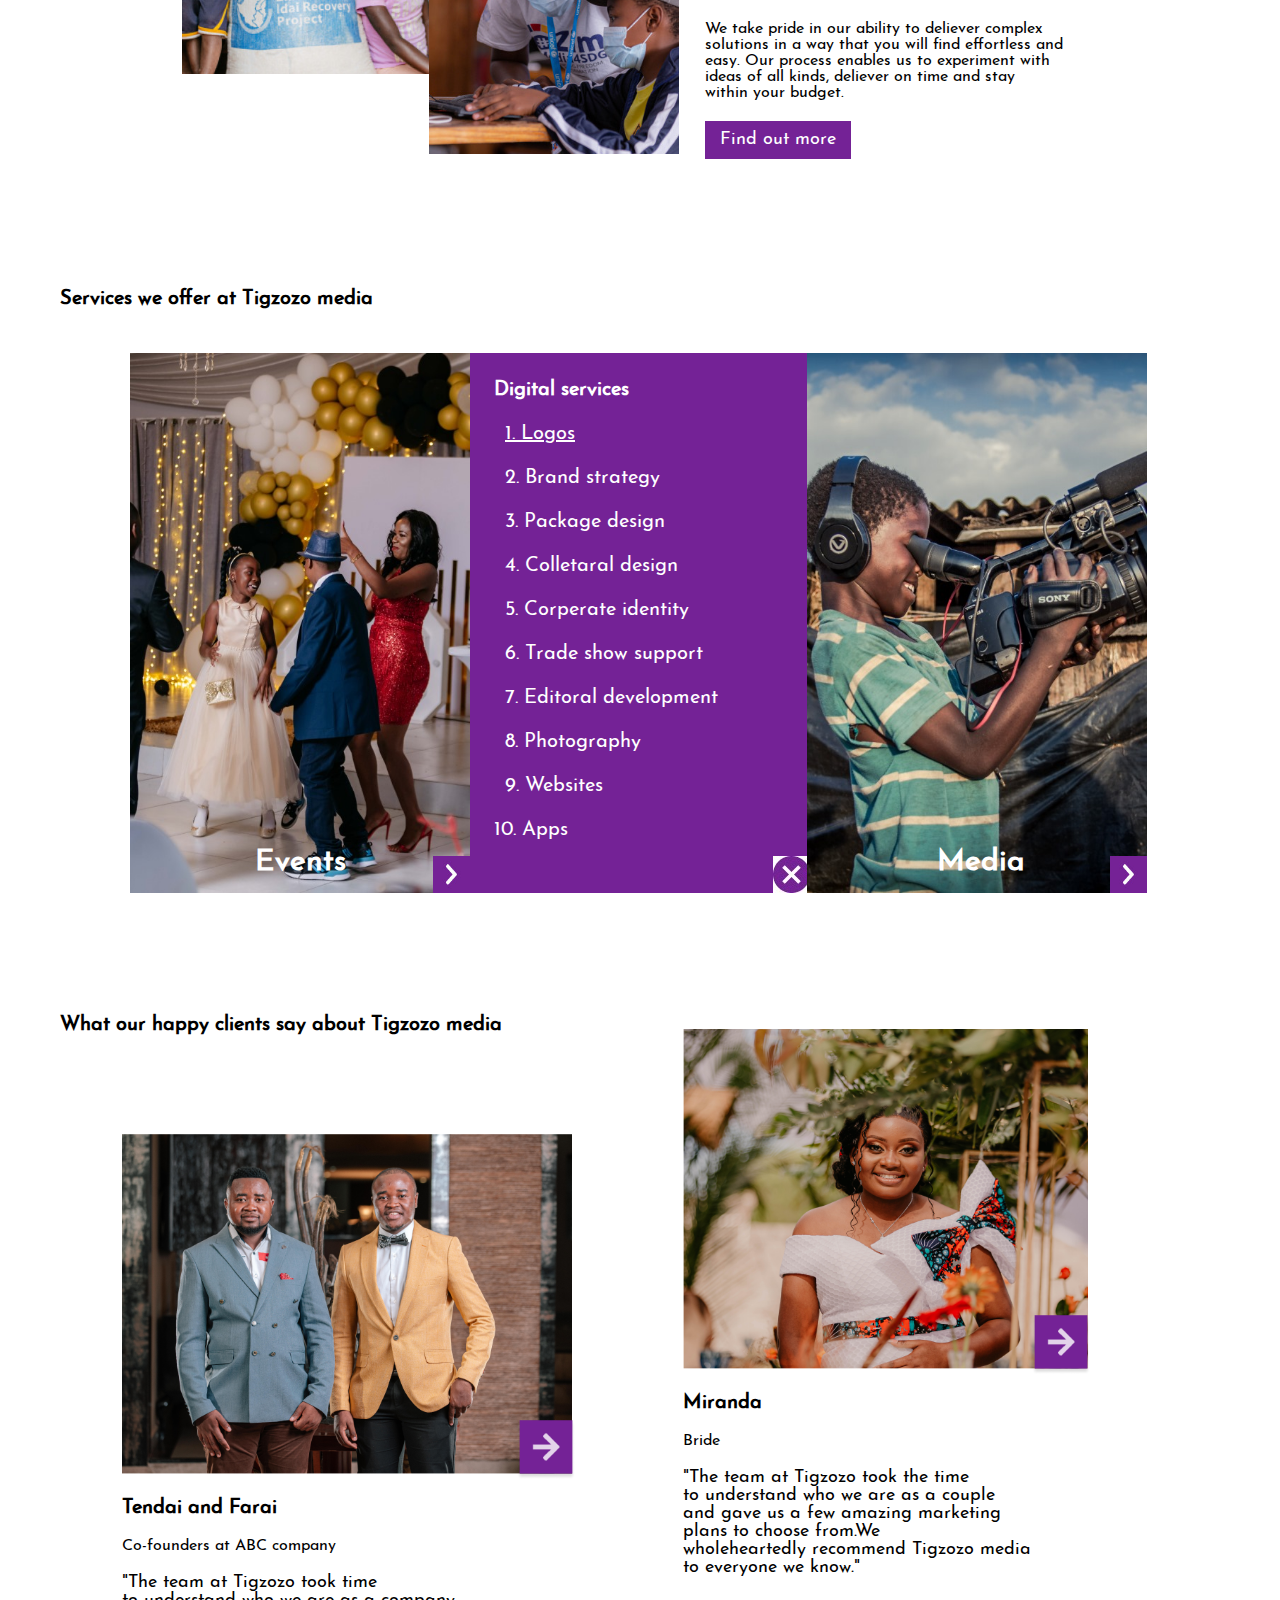
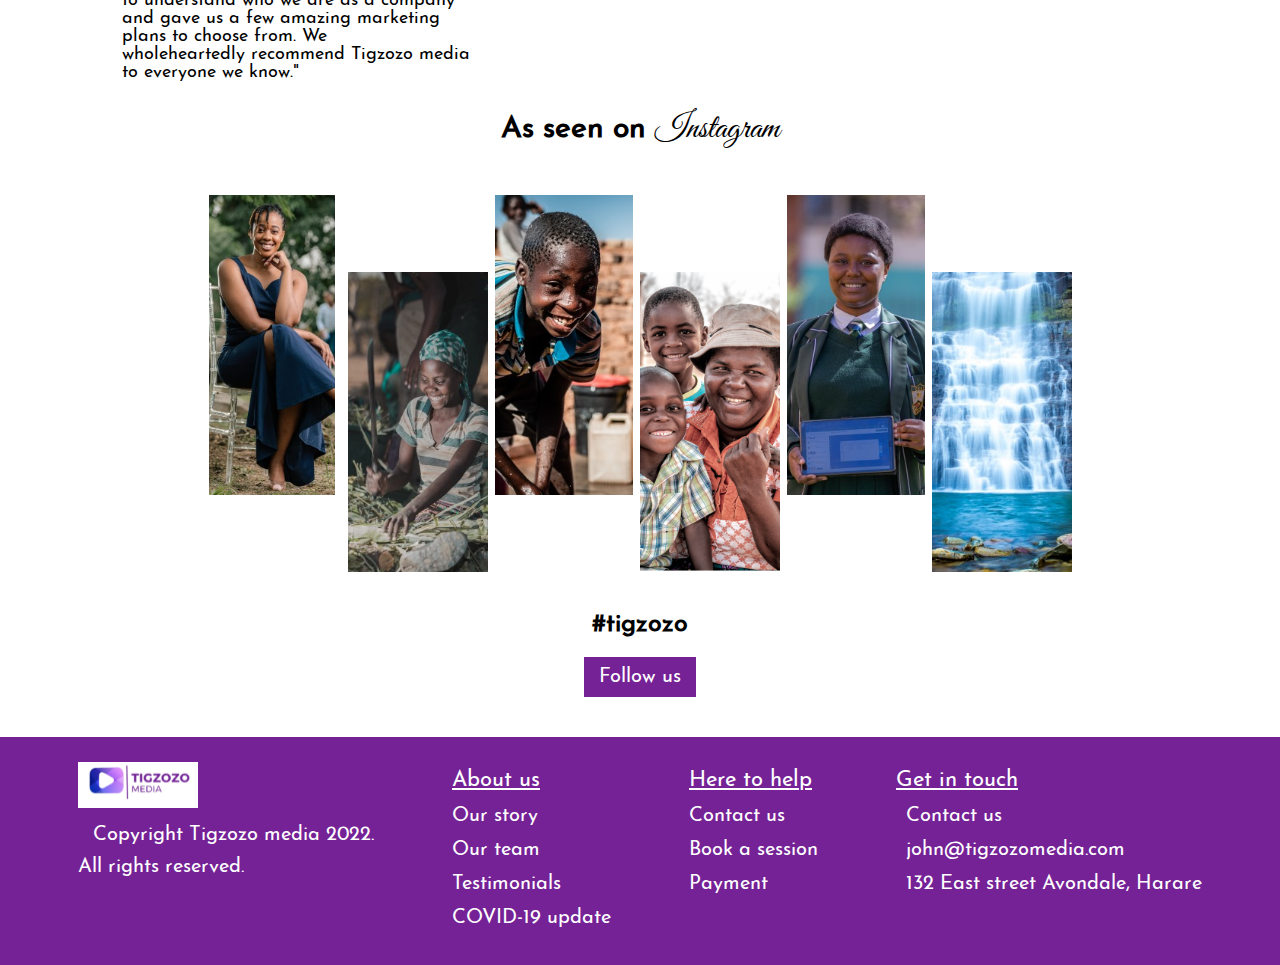
==== commit 3ffff704: "gghyr" ====
--- a/index.html
+++ b/index.html
@@ -4,7 +4,6 @@
     <meta charset="UTF-8">
     <meta name="viewport" content="width=device-width, initial-scale=1.0">
     <link rel="stylesheet" href="styles.css">
-    <!-- <link href="https://cdn.jsdelivr.net/npm/bootstrap@5.3.3/dist/css/bootstrap.min.css" rel="stylesheet" integrity="sha384-QWTKZyjpPEjISv5WaRU9OFeRpok6YctnYmDr5pNlyT2bRjXh0JMhjY6hW+ALEwIH" crossorigin="anonymous"> -->
     <link rel="stylesheet" href="https://cdnjs.cloudflare.com/ajax/libs/font-awesome/6.5.2/css/all.min.css" integrity="sha512-SnH5WK+bZxgPHs44uWIX+LLJAJ9/2PkPKZ5QiAj6Ta86w+fsb2TkcmfRyVX3pBnMFcV7oQPJkl9QevSCWr3W6A==" crossorigin="anonymous" referrerpolicy="no-referrer" />
     <title>Document</title>
 </head>
@@ -54,10 +53,10 @@
             <p>Our process enables us to experiment with<br>ideas of all kinds,deliver on time and stay<br>within your budget.</p>
         <span class="first-atags">
             <a href="#" class="first-tag">Discover More</a>
-            <a href="#" class="second-tag">Book a session</a>
+            <a href="bookings.html" class="second-tag">Book a session</a>
         </span>
             <p class="line-top"><img src="Icon feather-play-circle 1 -purple.svg" alt="" class="circle-mode"><img src="Icon feather-play-circle 1.svg" alt="" class="play-1"> Watch our latest video</p>
-            <p><img src="Icon ionic-ios-checkmark-circle-outline 1.svg" alt="" class="mark-1">Trusted by reputable organisations</p>
+            <p> <img src="Icon ionic-ios-checkmark-circle-outline 2.svg" alt="" class="circle-mode2"> <img src="Icon ionic-ios-checkmark-circle-outline 1.svg" alt="" class="mark-1"> Trusted by reputable organisations</p>
         </div>
 
         <div class="images-banner">
@@ -89,8 +88,16 @@
     </div>
 
     <div class="youtube-video">
-        <img src="about.jpg" alt="" class="img-about-dance">
-        <img src="youtube.png" alt="" class="youtube-activation" onclick="makeNormal()" >
+        <!-- <img src="about.jpg" alt="" class="img-about-dance">
+        <img src="youtube.png" alt="" class="youtube-activation" onclick="makeNormal()" > -->
+    <div id="working-methods" >
+        <iframe 
+        id="video" 
+        src="https://www.youtube.com/embed/RpK4Xl_h8C8" title="Winky D ft Enzol Ishall - Shaker Zimbabwe wedding dance" frameborder="0" allowfullscreen>
+        ></iframe>
+    </div>
+
+    
     <p class="about-para2">We take pride in our ability to deliever complex <br>
         solutions in a way that you will find effortless and <br>
         easy. Our process enables us to experiment with <br>
@@ -140,7 +147,7 @@
             <div class="close">
                 <img src="slide.jpg" alt="" class="slide-2">
             </div>
-            <div class="services-textinside">
+            <div class="services-textinside1">
                 <h3>Media</h3>
             </div>
             </div>
@@ -211,7 +218,7 @@
 
 <div class="footer">
     <div class="footer-1">
-        <img src="logo.jpg" alt="" class="footer-2">
+        <img src="logo svg.svg" alt="" class="footer-2">
         <p><i class="fa-regular fa-copyright"></i>Copyright Tigzozo media 2022. <br>
         All rights reserved.</p>
         <i class="fa-brands fa-facebook-f"></i> <i class="fa-brands fa-instagram"></i>
@@ -243,8 +250,7 @@
     </div>
 </div>
 <!-- footer end  -->
-    
-    <!-- <script src="https://cdn.jsdelivr.net/npm/bootstrap@5.3.3/dist/js/bootstrap.bundle.min.js" integrity="sha384-YvpcrYf0tY3lHB60NNkmXc5s9fDVZLESaAA55NDzOxhy9GkcIdslK1eN7N6jIeHz" crossorigin="anonymous"></script> -->
+
     <script src="tig.js"></script>
 </body>
 </html>--- a/styles.css
+++ b/styles.css
@@ -15,6 +15,10 @@
   transition: background-color 0.3s ease;
 }
 
+.circle-mode2 {
+  display: none;
+}
+
 .light-mode {
   background-color: #fff;
   color: #000;
@@ -33,8 +37,23 @@
 .dark-mode .play-1 {
   display: none;
 }
+.dark-mode .mark-1 {
+  display: none;
+}
 .dark-mode .circle-mode {
   display: inline-block;
+  position: relative;
+  top: 5px;
+}
+.dark-mode .circle-mode2 {
+  display: inline-block;
+  position: relative;
+  margin-left: 1px;
+  top: 2px;
+  margin-left: 1px;
+}
+.dark-mode .footer-1 img {
+  background-color: black;
 }
 
 .light-mode {
@@ -145,7 +164,7 @@
   display: flex;
   list-style: none;
   position: relative;
-  left: 150px;
+  left: 100px;
 }
 
 .small-lists {
@@ -154,7 +173,6 @@
   font-family: "Josefin";
   text-decoration: none;
   color: #000;
-  font-weight: bold;
 }
 
 .small-lists1 {
@@ -163,14 +181,13 @@
   font-size: 25px;
   font-family: "Josefin";
   text-decoration: none;
-  font-weight: bold;
 }
 
 .darkmode {
   height: 33px;
   width: 33px;
   position: relative;
-  right: 60px;
+  right: 75px;
   cursor: pointer;
 }
 
@@ -205,7 +222,7 @@
 .text-banner p {
   font-size: 21px;
   font-family: "Josefin";
-  margin-top: 20px;
+  margin: 20px 0;
 }
 
 .play-1 {
@@ -221,6 +238,11 @@
   height: 30px;
   width: 30px;
   display: none;
+}
+
+.circle-mode2 {
+  height: 28px;
+  width: 28px;
 }
 
 .mark-1 {
@@ -251,8 +273,8 @@
 
 .second-tag {
   border: 3px solid #742296;
-  border-left: 5px solid #742296;
-  border-right: 5px solid #742296;
+  border-left: 6px solid #742296;
+  border-right: 6px solid #742296;
   text-decoration: none;
   padding: 10px 15px;
   color: black;
@@ -267,16 +289,20 @@
 
 .banner-images {
   height: 465px;
-  width: 170px;
+  width: 180px;
   margin-right: 7px;
+  -o-object-fit: cover;
+     object-fit: cover;
 }
 
 .banner-images1 {
   height: 450px;
-  width: 170px;
+  width: 185px;
   position: relative;
   bottom: 60px;
   margin-right: 7px;
+  -o-object-fit: cover;
+     object-fit: cover;
 }
 
 .about {
@@ -319,12 +345,6 @@
   margin-top: 80px;
 }
 
-.img-about-dance {
-  height: 356px;
-  width: 400px;
-  margin-top: 3px;
-}
-
 .you-tube {
   position: relative;
   left: 57px;
@@ -339,6 +359,7 @@
 
 .youtube-video {
   position: relative;
+  right: 50px;
 }
 
 .img-about3 {
@@ -367,6 +388,15 @@
 
 .about-para2 {
   margin-top: 15px;
+}
+
+#working-methods {
+  margin-top: 1px;
+}
+
+#working-methods > iframe {
+  width: 400px;
+  height: 356px;
 }
 
 .services {
@@ -469,6 +499,16 @@
   font-size: 30px;
 }
 
+.services-textinside1 h3 {
+  position: relative;
+  bottom: 87px;
+  left: 130px;
+  color: white;
+  font-weight: bold;
+  font-family: "Josefin";
+  font-size: 30px;
+}
+
 .slide-1 {
   height: 37px;
   width: 37px;
@@ -515,7 +555,7 @@
 }
 
 .groom-heading {
-  margin-top: 40px;
+  margin: 20px 0px;
   font-family: "Josefin";
   font-size: 20px;
   font-weight: bold;
@@ -524,6 +564,7 @@
 .groom-text {
   font-family: "Josefin";
   font-size: 18px;
+  margin-top: 20px;
 }
 
 .Bride-clients {
@@ -534,7 +575,7 @@
 }
 
 .bride-heading {
-  margin-top: 20px;
+  margin: 20px 0px;
   font-family: "Josefin";
   font-size: 20px;
   font-weight: bold;
@@ -542,6 +583,7 @@
 
 .bride-text {
   font-size: 18px;
+  margin-top: 20px;
 }
 
 .last-heading {
@@ -553,6 +595,7 @@
 .last-heading h3 {
   margin-bottom: 20px;
   font-weight: bold;
+  font-size: 30px;
 }
 
 .last-section {
@@ -576,7 +619,7 @@
 
 .footer-images {
   height: 300px;
-  width: 120px;
+  width: 140px;
   margin-right: 6px;
 }
 
@@ -591,10 +634,10 @@
 }
 
 .footer-para {
-  margin-bottom: 15px;
-  font-size: 20px;
+  font-size: 25px;
   font-weight: bold;
   font-family: "Josefin";
+  margin-bottom: 30px;
 }
 
 .last-btn {
@@ -625,11 +668,12 @@
 }
 
 .footer-1 img {
-  height: 80px;
-  width: 130px;
+  height: 46px;
+  width: 120px;
   -o-object-fit: contain;
      object-fit: contain;
   margin-top: 25px;
+  background-color: white;
 }
 
 .footer-2 {
@@ -657,6 +701,41 @@
   margin-right: 10px;
 }
 
+.form-control {
+  padding: 17px 27px;
+  font-family: "Baloo2";
+  font-size: 20px;
+  color: rgb(0, 62, 84);
+  width: 560px;
+}
+
+.New {
+  display: flex;
+  justify-content: center;
+  align-items: center;
+  flex-direction: column;
+  padding: 20px;
+}
+.New h2 {
+  color: #742296;
+}
+
+.form-label {
+  color: #742296;
+}
+
+.form-select {
+  color: #742296;
+}
+
+.b-submit {
+  background-color: #742296;
+  color: white;
+  padding: 10px 15px;
+  border: none;
+  border-radius: 5px;
+}
+
 @media (min-width: 575.98px) {
   #hamburger {
     display: none;
@@ -671,8 +750,11 @@
     position: relative;
     bottom: 10px;
   }
+  .main-navbar {
+    margin: 0px;
+  }
   .open .menu {
-    height: 101vh;
+    height: 105vh;
     margin-top: -28%;
     z-index: 1;
     list-style: none;
@@ -713,6 +795,11 @@
     left: 30px;
     top: 19px;
   }
+  #working-methods > iframe {
+    width: 280px;
+    margin-left: 20px;
+    height: 345px;
+  }
   .small-lists {
     font-size: 14px;
     display: none;
@@ -722,6 +809,15 @@
   }
   .text-banner p {
     font-size: 14px;
+    margin: 10px 0;
+  }
+  .circle-mode {
+    height: 20px;
+    width: 20px;
+  }
+  .circle-mode2 {
+    height: 18px;
+    width: 18px;
   }
   .first-tag {
     font-size: 10px;
@@ -744,13 +840,13 @@
   }
   .text-banner h1 {
     font-size: 18px;
-    margin-top: 30px;
+    margin-top: 5px;
   }
   .images-banner {
     margin-right: 5px;
     padding: 5px;
     position: relative;
-    bottom: 20px;
+    bottom: 70px;
     display: flex;
     flex-direction: row;
     justify-content: center;
@@ -776,12 +872,12 @@
     display: none;
   }
   .heading-3 {
-    margin-left: 38px;
+    margin-left: 46px;
   }
   .about-para1 {
     font-size: 13px;
     position: relative;
-    right: 16px;
+    right: 9px;
   }
   .img-about3 {
     height: 332px;
@@ -791,10 +887,10 @@
     display: none;
   }
   .img-about-dance {
-    height: 295px;
+    height: 280px;
     width: 275px;
     position: relative;
-    left: 12px;
+    left: 16px;
   }
   .youtube-video {
     position: relative;
@@ -804,19 +900,19 @@
   .youtube-activation {
     position: relative;
     height: 35px;
-    left: 140px;
-    top: -136px;
+    right: 153px;
+    top: -130px;
   }
   .about-para2 {
     font-size: 13px;
     margin-bottom: 100px;
-    margin-left: 11px;
+    margin-left: 20px;
   }
   .about-btn {
     font-size: 12px;
     position: relative;
     top: -62px;
-    left: 10px;
+    left: 20px;
   }
   .left-arrow {
     position: relative;
@@ -875,6 +971,9 @@
   }
   .services-textinside h3 {
     font-size: 20px;
+    position: relative;
+    bottom: 156px;
+    right: 60px;
   }
   .services {
     padding: 0px;
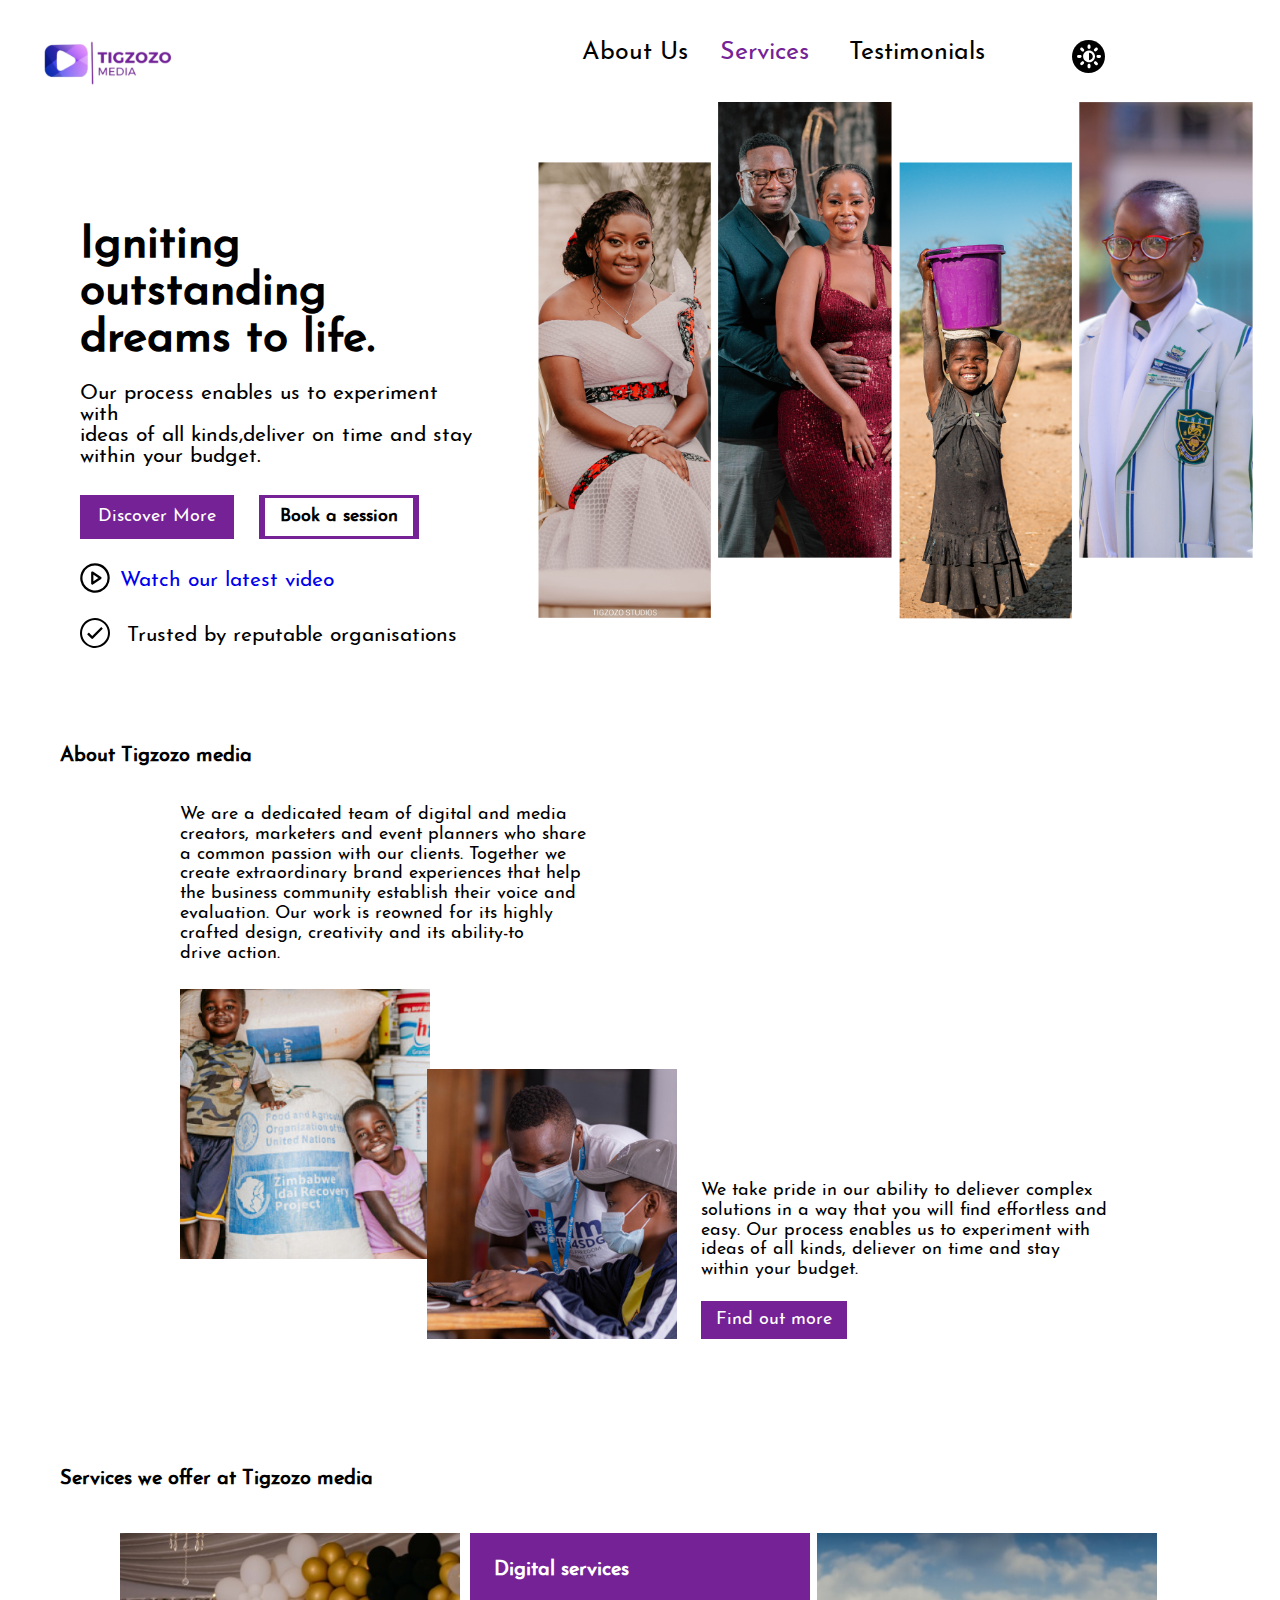
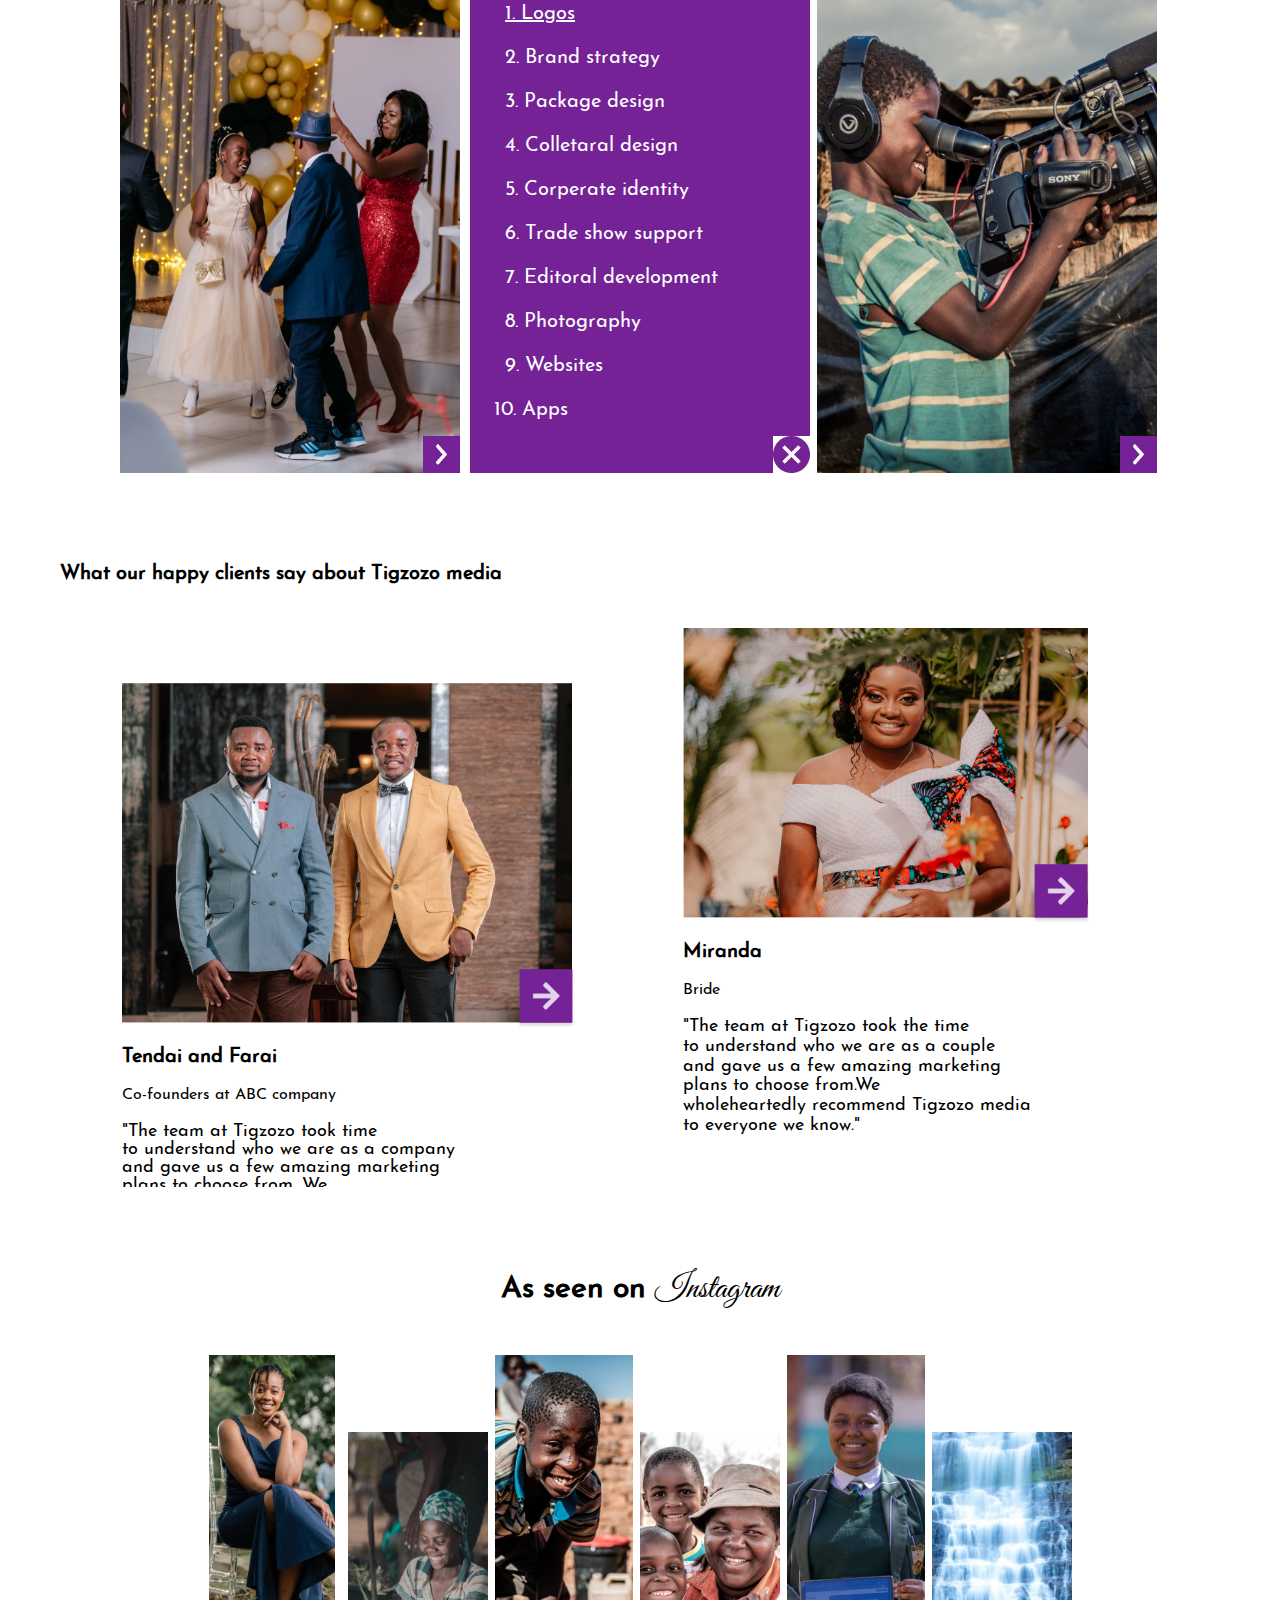
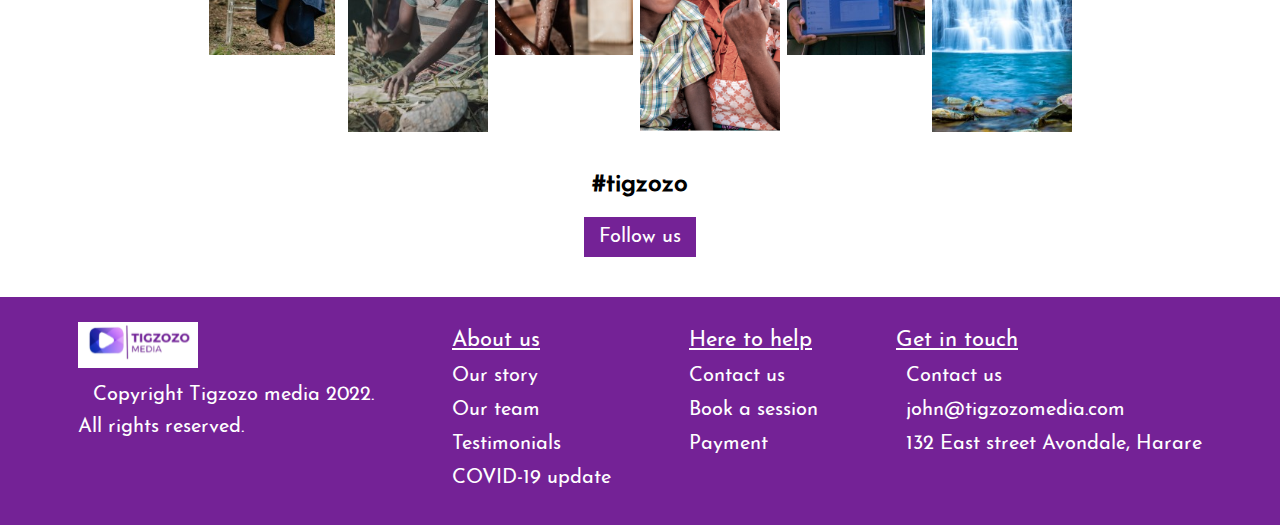
==== commit f112a362: "gghyt" ====
--- a/index.html
+++ b/index.html
@@ -55,20 +55,25 @@
             <a href="#" class="first-tag">Discover More</a>
             <a href="bookings.html" class="second-tag">Book a session</a>
         </span>
-            <p class="line-top"><img src="Icon feather-play-circle 1 -purple.svg" alt="" class="circle-mode"><img src="Icon feather-play-circle 1.svg" alt="" class="play-1"> Watch our latest video</p>
+        
+        <div class="line-top">
+          <a href="#video"><img src="Icon feather-play-circle 1 -purple.svg" alt="" class="circle-mode"> <img src="Icon feather-play-circle 1.svg" alt="" class="play-1">Watch our latest video</a>
+          </div>
             <p> <img src="Icon ionic-ios-checkmark-circle-outline 2.svg" alt="" class="circle-mode2"> <img src="Icon ionic-ios-checkmark-circle-outline 1.svg" alt="" class="mark-1"> Trusted by reputable organisations</p>
         </div>
 
-        <div class="images-banner">
+        <div class="banners-images">
             <img src="banner 1.png" alt="" class="banner-images">
             <img src="Banner 2.png" alt="" class="banner-images1">
             <img src="banner 3.png" alt="" class="banner-images">
             <img src="banner 4.png" alt="" class="banner-images1">
         </div>
+        
     </div>
     <!-- banner section end -->
 
     <!-- about section  -->
+    <div class="about-section">
     <h3 class="heading-3" id="About Us">About Tigzozo media</h3>
 <div class="about">
         <div class="you-tube">
@@ -90,7 +95,7 @@
     <div class="youtube-video">
         <!-- <img src="about.jpg" alt="" class="img-about-dance">
         <img src="youtube.png" alt="" class="youtube-activation" onclick="makeNormal()" > -->
-    <div id="working-methods" >
+    <div id="working-methods" id="video">
         <iframe 
         id="video" 
         src="https://www.youtube.com/embed/RpK4Xl_h8C8" title="Winky D ft Enzol Ishall - Shaker Zimbabwe wedding dance" frameborder="0" allowfullscreen>
@@ -107,21 +112,32 @@
     <a href="#" class="about-btn"> Find out more</a>
     </div>
 </div>
+</div>
+
     <!-- about section  -->
 
     <!-- services section  -->
 <div class="services" id="Services">
     <h3 class="heading-32">Services we offer at Tigzozo media</h3>
             <div class="box-3">
+
+                <!-- <div class="service1">
+                    <img src="/services1.jpg" alt="">
+                      <div class="overlay">
+                        <h3>Text Title</h3>
+                      </div>
+                  </div> -->
+
             <div class="service1">
                 <img src="services1.jpg" alt="" class="services-images1">
-                <div class="close">
+                <div class="overlay">
+                    <h3>Events</h3>
+                  </div>
+                 <div class="close">
                 <img src="slide.jpg" alt="" class="slide-1">
-            </div>
-            <div class="services-textinside">
-                <h3>Events</h3>
-            </div>
-            </div>
+            </div> 
+            </div>
+
             
             <div class="service2">
             <div class="service-img2">
@@ -144,11 +160,11 @@
             
             <div class="service3">
                 <img src="services2.jpg" alt="" class="services-images3">
+                <div class="overlay2">
+                    <h3>Media</h3>
+                  </div>
             <div class="close">
                 <img src="slide.jpg" alt="" class="slide-2">
-            </div>
-            <div class="services-textinside1">
-                <h3>Media</h3>
             </div>
             </div>
         </div>
@@ -161,6 +177,7 @@
 <div class="groom-clients">
     <img src="services3.png" alt="" class="clients-pic1">
     <img src="Arrow left.png" alt="" class="left-arrow">
+    <div class="Tendai">
     <p class="groom-heading">Tendai and Farai</p>
     <p>Co-founders at ABC company</p>
     <p class="groom-text">"The team at Tigzozo took time<br>
@@ -170,6 +187,7 @@
         wholeheartedly recommend Tigzozo media<br>
         to everyone we know."
     </p>
+</div>
 </div>
 
 <div class="Bride-clients">
--- a/styles.css
+++ b/styles.css
@@ -187,7 +187,7 @@
   height: 33px;
   width: 33px;
   position: relative;
-  right: 75px;
+  right: 65px;
   cursor: pointer;
 }
 
@@ -200,7 +200,12 @@
 .banner-section {
   display: flex;
   justify-content: space-between;
-  margin: 90px 0px;
+  padding: 20px;
+  margin-top: 60px;
+}
+
+.banners-images {
+  display: contents;
 }
 
 .fa-solid {
@@ -213,6 +218,11 @@
 .text-banner .line-top {
   margin-top: 50px;
   color: #742296;
+  font-size: 21px;
+  font-family: "Josefin";
+}
+.text-banner .line-top a {
+  text-decoration: none;
 }
 .text-banner h1 {
   font-family: "Josefin";
@@ -283,21 +293,17 @@
   font-size: 18px;
 }
 
-.images-banner {
-  margin-right: 30px;
-}
-
 .banner-images {
-  height: 465px;
-  width: 180px;
+  height: 0%;
+  width: 14%;
   margin-right: 7px;
   -o-object-fit: cover;
      object-fit: cover;
 }
 
 .banner-images1 {
-  height: 450px;
-  width: 185px;
+  height: 0%;
+  width: 14%;
   position: relative;
   bottom: 60px;
   margin-right: 7px;
@@ -321,6 +327,12 @@
 
 .about-para1 {
   font-size: 18px;
+  line-height: 1.1;
+}
+
+.about-para2 {
+  font-size: 18px;
+  line-height: 1.1;
 }
 
 .about-btn {
@@ -373,7 +385,7 @@
 
 .about-2imgs {
   position: relative;
-  top: 65px;
+  top: 75px;
 }
 
 .img-about2 {
@@ -407,6 +419,18 @@
 .box-3 {
   display: flex;
   justify-content: space-evenly;
+}
+
+.overlay1 {
+  position: absolute;
+  bottom: 0;
+  right: 0;
+  left: 100%;
+  height: 100%;
+  width: 0;
+  background-color: rgba(0, 0, 0, 0.5);
+  overflow: hidden;
+  transition: 0.8s;
 }
 
 .service-img2 {
@@ -414,6 +438,7 @@
   width: 340px;
   height: 540px;
   line-height: 2.2;
+  margin: 0px 20px;
 }
 .service-img2 h3 {
   color: white;
@@ -461,11 +486,67 @@
   padding-bottom: 25px;
 }
 
+/*Overlay*/
+.service1 .overlay {
+  position: absolute;
+  top: 0;
+  right: 0;
+  left: 100%;
+  height: 93%;
+  width: 0;
+  background-color: rgba(0, 0, 0, 0.5);
+  overflow: hidden;
+  transition: 0.8s;
+}
+
+.service1:hover .overlay {
+  width: 100%;
+  left: 0;
+}
+
+/* Text */
+.overlay h3 {
+  position: absolute;
+  color: #fff;
+  font-size: 25px;
+  bottom: 0;
+  left: 50%;
+  transform: translate(-50%, -50%);
+}
+
 .services-images1 {
   width: 340px;
   height: 540px;
 }
 
+/*Overlay2*/
+.service3 .overlay2 {
+  position: absolute;
+  top: 0;
+  right: 0;
+  left: 100%;
+  height: 93%;
+  width: 0;
+  background-color: rgba(0, 0, 0, 0.5);
+  overflow: hidden;
+  transition: 0.8s;
+}
+
+.service3:hover .overlay2 {
+  width: 100%;
+  left: 0;
+}
+
+/* Text */
+.overlay2 h3 {
+  position: absolute;
+  color: #fff;
+  font-size: 25px;
+  bottom: 0;
+  left: 50%;
+  transform: translate(-50%, -50%);
+}
+
 .service1 {
   position: relative;
   left: 65px;
@@ -484,19 +565,6 @@
 .close {
   display: flex;
   justify-content: flex-end;
-}
-
-.services-textinside {
-  display: flex;
-  justify-content: center;
-}
-.services-textinside h3 {
-  position: relative;
-  bottom: 87px;
-  color: white;
-  font-weight: bold;
-  font-family: "Josefin";
-  font-size: 30px;
 }
 
 .services-textinside1 h3 {
@@ -584,6 +652,7 @@
 .bride-text {
   font-size: 18px;
   margin-top: 20px;
+  line-height: 1.1;
 }
 
 .last-heading {
@@ -703,10 +772,17 @@
 
 .form-control {
   padding: 17px 27px;
-  font-family: "Baloo2";
+  font-family: "Josefin";
   font-size: 20px;
   color: rgb(0, 62, 84);
   width: 560px;
+}
+
+.color-purple {
+  color: #742296;
+  font-family: "Josefin";
+  margin-left: 17px;
+  margin-top: 50px;
 }
 
 .New {
@@ -716,16 +792,18 @@
   flex-direction: column;
   padding: 20px;
 }
-.New h2 {
-  color: #742296;
-}
 
 .form-label {
   color: #742296;
+  font-family: "Josefin";
 }
 
 .form-select {
   color: #742296;
+  position: relative;
+  width: 99.3%;
+  font-family: "Josefin";
+  bottom: 12px;
 }
 
 .b-submit {
@@ -734,6 +812,16 @@
   padding: 10px 15px;
   border: none;
   border-radius: 5px;
+  margin-top: 5px;
+  font-family: "Josefin";
+}
+
+.homebtn {
+  font-family: "Josefin";
+  color: white;
+  text-decoration: none;
+  margin-top: 32px;
+  font-size: 18px;
 }
 
 @media (min-width: 575.98px) {
@@ -749,6 +837,7 @@
   #hamburger div {
     position: relative;
     bottom: 10px;
+    left: 30px;
   }
   .main-navbar {
     margin: 0px;
@@ -775,7 +864,7 @@
   }
   .tig-logo {
     height: 53px;
-    left: 18px;
+    right: 12px;
     top: 13px;
   }
   .small-lists1 {
@@ -792,13 +881,13 @@
   }
   .darkmode {
     position: relative;
-    left: 30px;
+    left: 50px;
     top: 19px;
   }
   #working-methods > iframe {
-    width: 280px;
+    width: 310px;
     margin-left: 20px;
-    height: 345px;
+    height: 300px;
   }
   .small-lists {
     font-size: 14px;
@@ -824,6 +913,12 @@
   }
   .second-tag {
     font-size: 10px;
+    border-left: 4px solid #742296;
+    border-right: 4px solid #742296;
+  }
+  .text-banner .line-top a {
+    text-decoration: none;
+    font-size: 14px;
   }
   .play-1 {
     height: 20px;
@@ -834,9 +929,8 @@
     width: 20px;
   }
   .text-banner {
-    position: relative;
-    bottom: 29px;
-    padding: 42px;
+    padding: 13px;
+    margin-bottom: 80px;
   }
   .text-banner h1 {
     font-size: 18px;
@@ -851,12 +945,22 @@
     flex-direction: row;
     justify-content: center;
   }
+  .services-textinside1 h3 {
+    position: relative;
+    bottom: 283px;
+    left: 234px;
+    font-size: 20px;
+  }
   .banner-images {
-    height: 354px;
-    padding-left: 8px;
-    width: 132px;
+    height: auto;
+    width: 49%;
+    margin-bottom: 10px;
+    margin-top: -73px;
     -o-object-fit: cover;
        object-fit: cover;
+  }
+  .banners-images {
+    display: flex;
   }
   .banner-images1 {
     bottom: 34px;
@@ -867,15 +971,17 @@
     flex-direction: column;
     justify-content: center;
     overflow: hidden;
+    position: relative;
+    right: 34px;
   }
   .img-about2 {
     display: none;
   }
   .heading-3 {
-    margin-left: 46px;
+    margin-left: 15px;
   }
   .about-para1 {
-    font-size: 13px;
+    font-size: 14px;
     position: relative;
     right: 9px;
   }
@@ -904,8 +1010,8 @@
     top: -130px;
   }
   .about-para2 {
-    font-size: 13px;
-    margin-bottom: 100px;
+    font-size: 14px;
+    margin-bottom: 85px;
     margin-left: 20px;
   }
   .about-btn {
@@ -915,20 +1021,28 @@
     left: 20px;
   }
   .left-arrow {
-    position: relative;
-    right: 52px;
-    top: 6px;
+    height: 50px;
+    width: 50px;
+    position: relative;
+    left: 266px;
+    top: -49px;
   }
   .left-arrow1 {
     position: relative;
-    right: 26px;
-    top: 6px;
+    left: 288px;
+    top: -50px;
+    height: 50px;
+    width: 50px;
+  }
+  .bride-heading {
+    margin-top: -30px;
   }
   .heading-32 {
     font-size: 16px;
     position: relative;
-    bottom: 210px;
+    bottom: 276px;
     right: 19px;
+    margin-bottom: -80px;
   }
   .footer-img {
     display: flex;
@@ -943,36 +1057,43 @@
   }
   .service-img2 {
     margin-bottom: 80px;
-    width: 275px;
-    height: 387px;
-    position: relative;
-    bottom: 135px;
-    left: 55px;
+    width: 335px;
+    height: 485px;
+    position: relative;
+    bottom: 129px;
+    left: 8px;
+  }
+  .service1 .overlay {
+    display: none;
+  }
+  .service3 .overlay2 {
+    display: none;
   }
   .service-img2 h3 {
+    font-size: 18px;
+  }
+  .services-images1 {
+    width: 335px;
+    height: 485px;
+    position: relative;
+    bottom: 86px;
+    right: 38px;
+    margin-top: 150px;
+  }
+  .services-images3 {
+    height: 485px;
+    width: 335px;
+    position: relative;
+    bottom: 196px;
+    left: 95px;
+  }
+  .service-img2 p {
     font-size: 16px;
-  }
-  .services-images1 {
-    width: 275px;
-    height: 387px;
-    position: relative;
-    bottom: 86px;
-    right: 10px;
-  }
-  .services-images3 {
-    height: 387px;
-    width: 275px;
-    position: relative;
-    bottom: 196px;
-    left: 123px;
-  }
-  .service-img2 p {
-    font-size: 14px;
   }
   .services-textinside h3 {
     font-size: 20px;
     position: relative;
-    bottom: 156px;
+    bottom: 170px;
     right: 60px;
   }
   .services {
@@ -983,18 +1104,24 @@
     right: 10px;
   }
   .slide-1 {
-    right: 110px;
-    position: relative;
-    bottom: 127px;
+    right: 78px;
+    position: relative;
+    bottom: 140px;
+    height: 50px;
+    width: 50px;
   }
   .slide-2 {
-    position: relative;
-    bottom: 237px;
-    left: 23px;
+    height: 50px;
+    width: 50px;
+    position: relative;
+    bottom: 250px;
+    left: 55px;
   }
   .close-1 {
     position: relative;
-    bottom: 32px;
+    top: 4px;
+    height: 50px;
+    width: 50px;
   }
   .clients {
     display: flex;
@@ -1004,26 +1131,24 @@
     bottom: 200px;
     overflow: hidden;
   }
+  .groom-heading {
+    margin-top: -30px;
+  }
   .groom-text {
     font-family: "Josefin";
-    font-size: 14px;
+    font-size: 16px;
     margin-top: 40px;
-  }
-  .footer-images {
-    width: 120px;
-    position: relative;
-    bottom: 20px;
-    height: 362px;
-    margin-bottom: 8px;
+    line-height: 1.2;
   }
   .footer-images1 {
-    height: 362px;
-    width: 120px;
+    height: 335px;
+    width: 108px;
     -o-object-fit: cover;
-    object-fit: cover;
+       object-fit: cover;
     position: relative;
     bottom: 0px;
     margin-bottom: 8px;
+    right: 57px;
   }
   .Bride-clients {
     margin-right: 5px;
@@ -1033,27 +1158,28 @@
     margin-top: 100px;
   }
   .clients-pic1 {
-    height: 387px;
-    width: 275px;
-    position: relative;
-    left: 9px;
+    height: 485px;
+    width: 335px;
+    position: relative;
+    right: 22px;
     -o-object-fit: cover;
        object-fit: cover;
   }
+  .groom-clients {
+    position: relative;
+    top: 55px;
+    left: 22px;
+  }
   .clients-pic2 {
-    height: 387px;
-    width: 275px;
-    position: relative;
-    left: 35px;
+    height: 485px;
+    width: 335px;
+    position: relative;
+    right: 0px;
     -o-object-fit: cover;
-    object-fit: cover;
+       object-fit: cover;
   }
   .last-heading {
-    margin-top: 0px;
-  }
-  .last-heading h3 {
-    position: relative;
-    top: 10px;
+    margin-top: -175px;
   }
   .footer-1 {
     font-size: 13px;
@@ -1063,6 +1189,9 @@
   }
   .fa-brands {
     font-size: 20px;
+  }
+  .homebtn {
+    font-size: 14px;
   }
   .footer {
     display: flex;
@@ -1082,11 +1211,15 @@
     font-size: 14px;
     margin-top: 40px;
   }
-  .miranda-text {
-    margin-left: 30px;
+  .Tendai {
+    position: relative;
+    right: 22px;
   }
   .last-section {
     margin-top: 25px;
+  }
+  .footer-images {
+    display: none;
   }
 }
 @media only screen and (min-width: 577px) and (max-width: 992px) {
@@ -1096,7 +1229,7 @@
     left: 24px;
   }
   .darkmode {
-    left: 20px;
+    left: 5px;
   }
   .small-lists {
     font-size: 20px;
@@ -1125,19 +1258,10 @@
   }
   .second-tag {
     font-size: 14px;
-    display: none;
-  }
-  .images-banner {
-    display: flex;
-    margin-right: 16px;
-  }
-  .banner-images {
-    position: relative;
-    bottom: 5px;
   }
   .banner-images1 {
     height: 265px;
-    width: 110px;
+    width: 85px;
   }
   .text-banner p {
     font-size: 12px;
@@ -1175,11 +1299,33 @@
   }
   .youtube-video {
     position: relative;
-    left: 37px;
+    left: 36px;
+  }
+  .left-arrow {
+    position: relative;
+    left: 269px;
+    top: -58px;
+  }
+  .left-arrow1 {
+    height: 60px;
+    width: 60px;
+    position: relative;
+    left: 268px;
+    top: -57px;
+  }
+  .Bride-clients {
+    margin-right: 5px;
+    position: relative;
+    bottom: 20px;
+    left: 36px;
   }
   .you-tube {
     position: relative;
-    left: 9px;
+    left: -26px;
+  }
+  #working-methods > iframe {
+    width: 300px;
+    height: 356px;
   }
   .about {
     margin-bottom: 10px;
@@ -1189,18 +1335,34 @@
     height: 435px;
     -o-object-fit: cover;
        object-fit: cover;
+    position: relative;
+    left: 73px;
   }
   .services-images1 {
     width: 220px;
     height: 435px;
     -o-object-fit: cover;
        object-fit: cover;
+    position: relative;
+    right: 60px;
   }
   .services-textinside h3 {
     font-size: 24px;
+    position: relative;
+    bottom: 87px;
+    right: 54px;
+  }
+  .close-1 {
+    position: relative;
+    top: 15px;
   }
   .slide-1 {
-    right: 10px;
+    right: 61px;
+  }
+  .slide-2 {
+    position: relative;
+    left: 73px;
+    bottom: 41px;
   }
   .service-img2 {
     width: 220px;
@@ -1212,13 +1374,11 @@
   .service-img2 p {
     font-size: 14px;
   }
-  .close-1 {
-    position: relative;
-    bottom: 38px;
-    right: 0px;
-  }
   .heading-32 {
     font-size: 16px;
+  }
+  .clients {
+    overflow: hidden;
   }
   .clients-pic1 {
     height: 285px;
@@ -1237,6 +1397,10 @@
   .footer-1 {
     overflow: hidden;
     font-size: 13px;
+    margin: 0px 20px;
+  }
+  .homebtn {
+    font-size: 16px;
   }
   .footer-para {
     font-size: 18px;
@@ -1256,4 +1420,173 @@
   .fa-brands {
     font-size: 20px;
   }
+  .footer {
+    margin-top: 148px;
+  }
+}
+@media only screen and (min-width: 767px) {
+  .clients {
+    display: flex;
+    justify-content: space-evenly;
+    font-family: "Josefin";
+    overflow: hidden;
+  }
+}
+@media only screen and (min-width: 993px) and (max-width: 1024px) {
+  .banner-images1 {
+    height: 450px;
+    width: 120px;
+  }
+  .tig-logo {
+    position: relative;
+    right: 20px;
+  }
+  .banner-images {
+    height: 465px;
+    width: 120px;
+  }
+  .second-tag {
+    font-size: 16px;
+  }
+  .first-tag {
+    font-size: 16px;
+  }
+  .about-para1 {
+    font-size: 16px;
+  }
+  .text-banner h1 {
+    font-size: 30px;
+  }
+  .img-about3 {
+    width: 180px;
+  }
+  .img-about2 {
+    width: 180px;
+  }
+  .text-banner p {
+    font-size: 16px;
+  }
+  .youtube-video {
+    position: relative;
+    left: 35px;
+  }
+  .services-images3 {
+    width: 270px;
+    height: 540px;
+    position: relative;
+    left: 45px;
+    -o-object-fit: cover;
+       object-fit: cover;
+  }
+  .services-images1 {
+    width: 270px;
+    position: relative;
+    right: 20px;
+    -o-object-fit: cover;
+       object-fit: cover;
+  }
+  .groom-clients {
+    position: relative;
+    top: 55px;
+    left: 55px;
+  }
+  .footer-images {
+    height: 300px;
+    width: 125px;
+    margin-right: 6px;
+  }
+  .service-img2 {
+    width: 270px;
+    position: relative;
+    left: 10px;
+  }
+  .slide-1 {
+    height: 37px;
+    width: 37px;
+    position: relative;
+    right: 20px;
+    bottom: 41px;
+  }
+  .slide-2 {
+    position: relative;
+    bottom: 41px;
+    left: 45px;
+  }
+  .heading-32 {
+    overflow: hidden;
+  }
+  .darkmode {
+    right: 14px;
+  }
+  .Bride-clients {
+    margin-right: 5px;
+    position: relative;
+    bottom: 50px;
+    right: -9px;
+    overflow: hidden;
+  }
+}
+@media only screen and (min-width: 1500px) {
+  .banner-section {
+    display: flex;
+    justify-content: space-evenly;
+    margin: 90px 0px;
+  }
+  .tig-logo {
+    height: 53px;
+    position: relative;
+    right: -32px;
+  }
+  .img-about2 {
+    height: 315px;
+    width: 280px;
+    position: relative;
+    right: 8px;
+    top: 30px;
+    -o-object-fit: cover;
+       object-fit: cover;
+  }
+  .img-about3 {
+    height: 315px;
+    width: 280px;
+    position: relative;
+    bottom: 50px;
+    -o-object-fit: cover;
+       object-fit: cover;
+  }
+  .service-img2 {
+    background-color: #742296;
+    width: 450px;
+    height: 540px;
+    line-height: 2.2;
+    margin: 0px -19px;
+  }
+  .services-images3 {
+    width: 450px;
+    height: 540px;
+    -o-object-fit: cover;
+       object-fit: cover;
+  }
+  .services-images1 {
+    width: 450px;
+    height: 540px;
+    -o-object-fit: cover;
+       object-fit: cover;
+  }
+  #working-methods > iframe {
+    width: 600px;
+    height: 412px;
+  }
+  .clients-pic2 {
+    height: 340px;
+    width: 450px;
+    -o-object-fit: cover;
+       object-fit: cover;
+  }
+  .clients-pic1 {
+    height: 340px;
+    width: 450px;
+    -o-object-fit: cover;
+       object-fit: cover;
+  }
 }/*# sourceMappingURL=styles.css.map */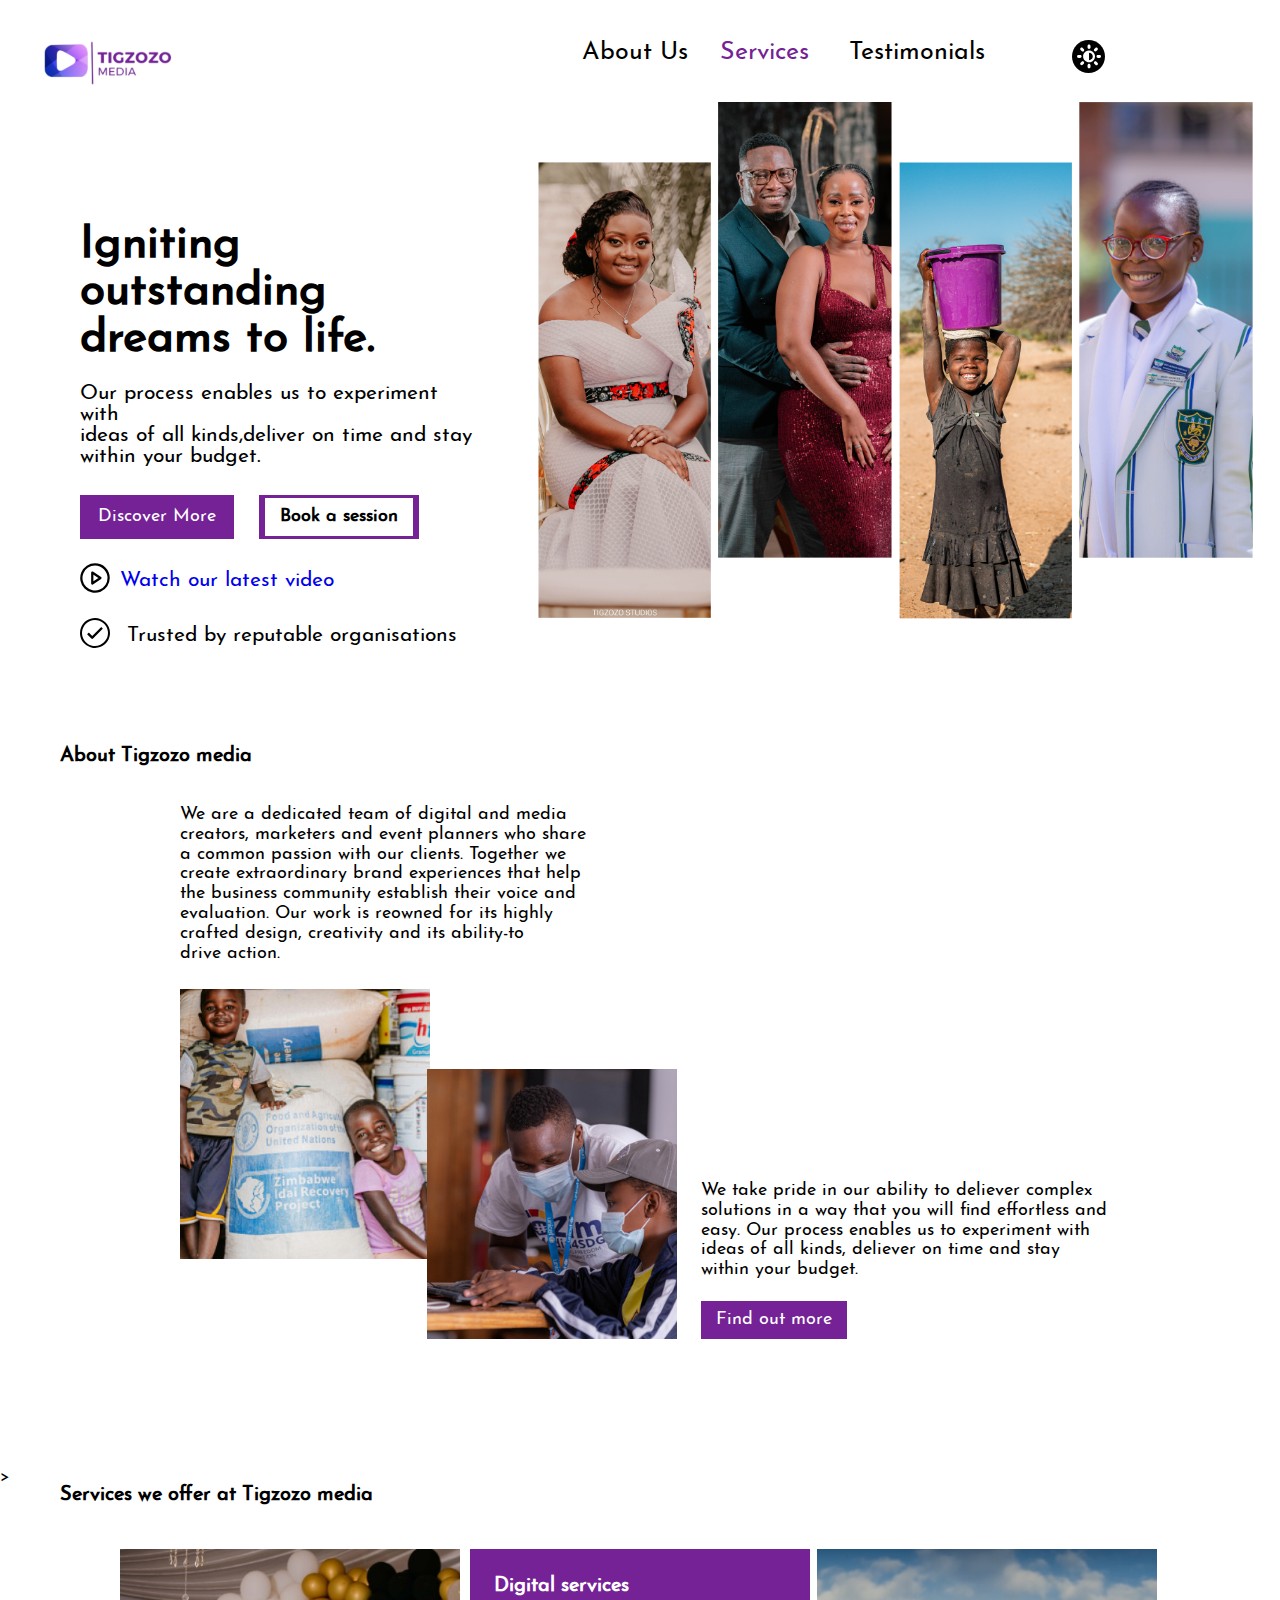
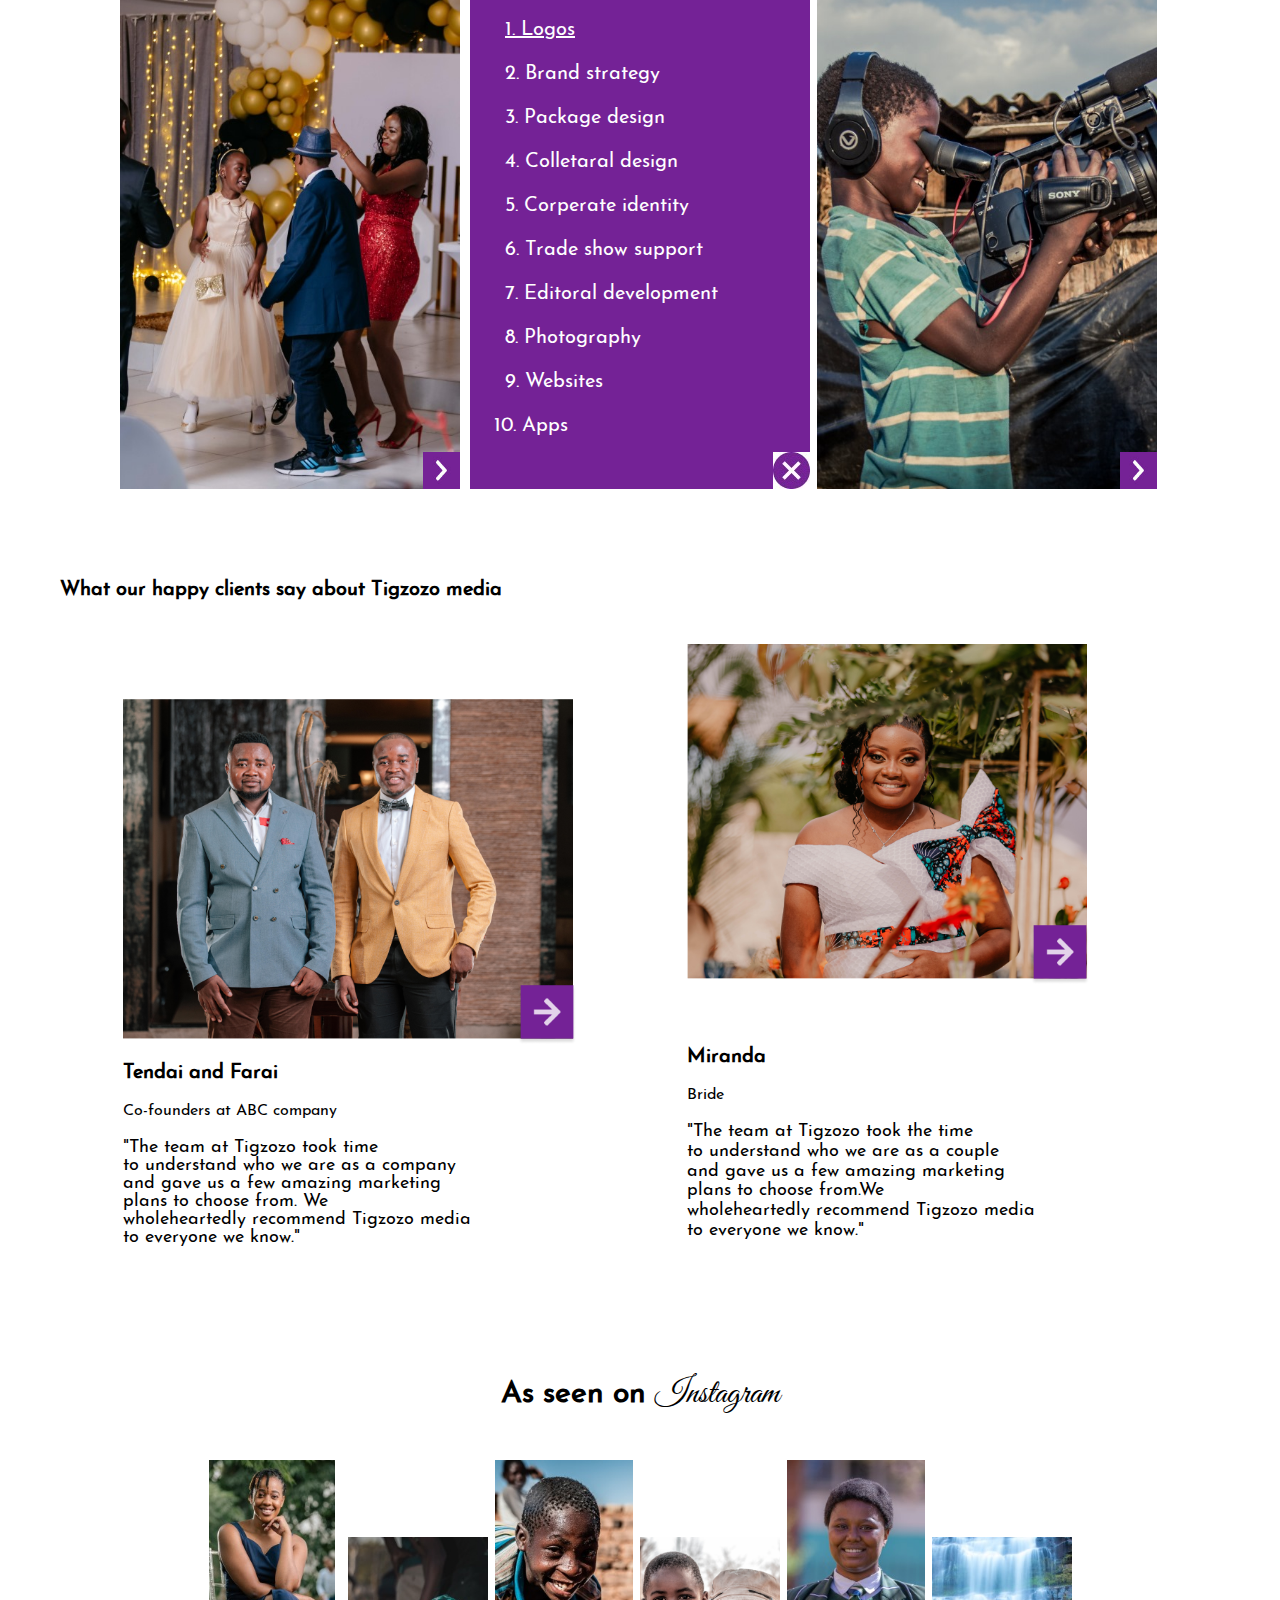
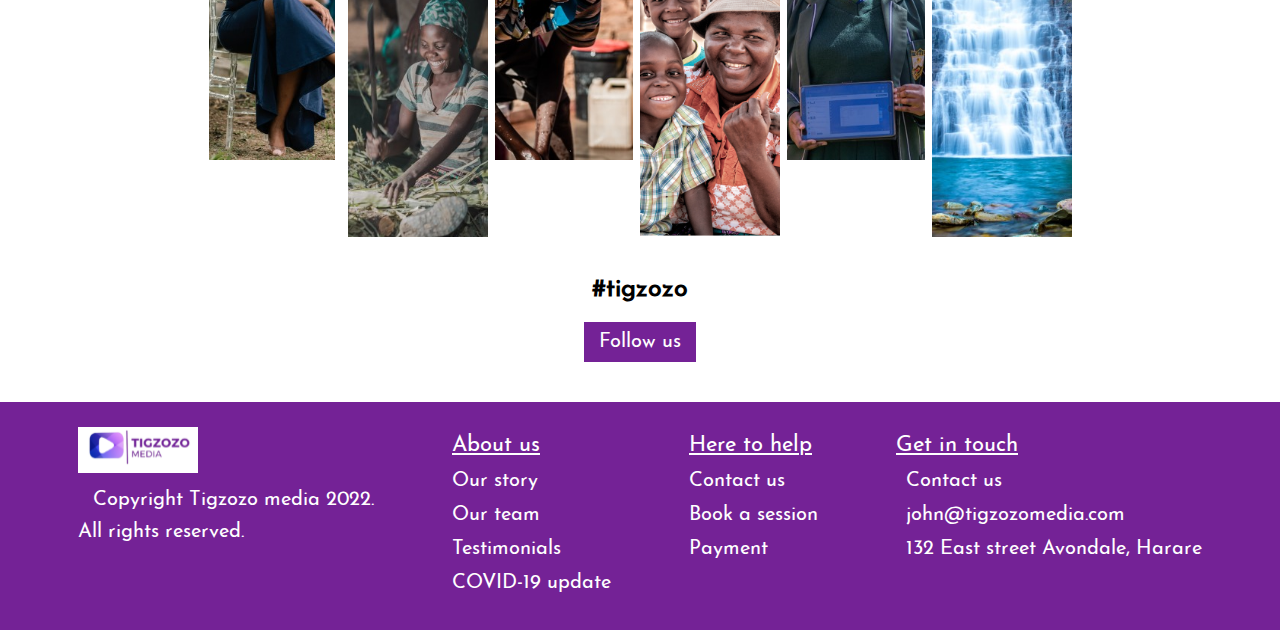
==== commit 92987d58: "hjufy" ====
--- a/index.html
+++ b/index.html
@@ -19,6 +19,11 @@
             <ul class="list-small">
                 <li><a href="#About Us" class="small-lists">About Us</a></li>
                 <li><a href="#Services" class="small-lists1">Services<i class="fa-solid fa-angle-down arrow"></i></a></li>
+                <!-- <span class="dropdown-content">
+                    <p>Events</p>
+                    <p>Media</p>
+                    <p>Digital Serices</p>
+                  </span> -->
                 <li><a href="#Testimonials" class="small-lists">Testimonials</a></li>
             </ul>
         </div>
@@ -118,6 +123,7 @@
 
     <!-- services section  -->
 <div class="services" id="Services">
+    >
     <h3 class="heading-32">Services we offer at Tigzozo media</h3>
             <div class="box-3">
 
@@ -244,28 +250,62 @@
 
 
     <div class="footer-2">
-        <p class="under-line">About us</p>
+        <p class="under-line">About us <i class="fa-solid fa-angle-down arrow" id="down-arrow"></i></p>
         <p>Our story</p>
         <p>Our team</p>
         <p>Testimonials</p>
         <p>COVID-19 update</p>
     </div>
 
-
-    <div class="footer-2">
-        <p class="under-line">Here to help</p>
+    <div class="dropdown">
+        <button class="dropdown-trigger"> <span class="about-footer">About Us</span> 
+            <i><svg class="icon" xmlns="http://www.w3.org/2000/svg" width="30" height="30" viewBox="0 0 24 24" color="white";>
+            <path d="M5 3l3.057-3 11.943 12-11.943 12-3.057-3 9-9z" /></svg></i>  </button>
+        <span class="dropdown-content">
+          <p>Our Story</p>
+          <p>Our Team</p>
+          <p>Testimonials</p>
+          <p>COVID-19 update</p>
+        </span>
+      </div>
+
+
+    <div class="footer-3">
+        <p class="under-line">Here to help <i class="fa-solid fa-angle-down arrow" id="down-arrow"></i></p>
         <p>Contact us</p>
         <p>Book a session</p>
         <p>Payment</p>
     </div>
 
-
-    <div class="footer-2">
-        <p class="under-line">Get in touch</p>
+    <div class="dropdown">
+        <button class="dropdown-trigger"> <span class="about-footer">Here to help </span> 
+            <i><svg class="icon" xmlns="http://www.w3.org/2000/svg" width="30" height="30" viewBox="0 0 24 24" color="white";>
+            <path d="M5 3l3.057-3 11.943 12-11.943 12-3.057-3 9-9z" /></svg></i>  </button>
+        <span class="dropdown-content">
+          <p>Contact us</p>
+          <p>Book a session</p>
+          <p>Payment</p>
+        </span>
+      </div>
+
+
+    <div class="footer-4">
+        <p class="under-line">Get in touch <i class="fa-solid fa-angle-down arrow" id="down-arrow"></i></p>
         <p><i class="fa-solid fa-phone"></i>Contact us</p>
         <p><i class="fa-solid fa-envelope"></i>john@tigzozomedia.com</p>
         <p><i class="fa-solid fa-location-dot"></i> 132 East street Avondale, Harare</p>
     </div>
+
+    <div class="dropdown">
+        <button class="dropdown-trigger"> <span class="about-footer">Get in touch </span> 
+            <i><svg class="icon" xmlns="http://www.w3.org/2000/svg" width="30" height="30" viewBox="0 0 24 24" color="white";>
+            <path d="M5 3l3.057-3 11.943 12-11.943 12-3.057-3 9-9z" /></svg></i>  </button>
+        <span class="dropdown-content">
+          <p>Contact us</p>
+          <p>john@tigzozomedia.com</p>
+          <p>132 East street Avondale, Harare</p>
+        </span>
+      </div>
 </div>
 <!-- footer end  -->
 
--- a/styles.css
+++ b/styles.css
@@ -464,7 +464,7 @@
   width: 60px;
   position: relative;
   right: 62px;
-  top: 6px;
+  bottom: 38px;
 }
 
 .under-line1 {
@@ -610,8 +610,10 @@
 }
 
 .clients-pic2 {
-  height: 340px;
-  width: 405px;
+  height: 429px;
+  width: 400px;
+  -o-object-fit: contain;
+     object-fit: contain;
 }
 
 .heading-32 {
@@ -751,6 +753,18 @@
   line-height: 1.7;
 }
 
+.footer-3 {
+  margin-top: 25px;
+  font-size: 20px;
+  line-height: 1.7;
+}
+
+.footer-4 {
+  margin-top: 25px;
+  font-size: 20px;
+  line-height: 1.7;
+}
+
 .under-line {
   text-decoration: underline;
   font-size: 22px;
@@ -828,6 +842,12 @@
   #hamburger {
     display: none;
   }
+  #down-arrow {
+    display: none;
+  }
+  .dropdown {
+    display: none;
+  }
 }
 @media only screen and (max-width: 575.98px) {
   #hamburger {
@@ -1187,8 +1207,76 @@
   .footer-2 {
     font-size: 14px;
   }
+  .dropdown {
+    position: relative;
+    line-height: 2;
+  }
+  .dropdown-content {
+    display: flex;
+    flex-direction: column;
+    width: -moz-fit-content;
+    width: fit-content;
+    position: absolute;
+    opacity: 0;
+    z-index: 9;
+    transition: height 0.8s ease;
+    transition: opacity 0.3s ease;
+    height: 0;
+    overflow: hidden;
+    border-radius: 3px;
+  }
+  .about-footer {
+    font-family: "Josefin";
+    font-size: 18px;
+    text-decoration: underline;
+  }
+  .icon {
+    width: 50px;
+    height: 50px;
+    fill: white;
+  }
+  .footer-2 {
+    display: none;
+  }
+  .footer-3 {
+    display: none;
+  }
+  .footer-4 {
+    display: none;
+  }
+  .dropdown.active .dropdown-content {
+    opacity: 1;
+    height: -moz-fit-content;
+    height: fit-content;
+    position: relative;
+    background: none;
+    line-height: 1.6;
+  }
+  .dropdown-trigger {
+    border: none;
+    padding: 0.1rem 0.5rem;
+    background: none;
+    color: white;
+  }
+  .dropdown-trigger > i > svg {
+    width: 0.7rem;
+    height: 0.7rem;
+    transform: rotate(90deg);
+    transition: all 0.6s ease;
+    position: relative;
+    top: 0.9px;
+  }
+  .dropdown.active .dropdown-trigger > i > svg {
+    width: 0.7rem;
+    height: 0.7rem;
+    transform: rotate(-90deg);
+  }
+  p {
+    padding: 0.1rem 0.5rem;
+  }
   .fa-brands {
     font-size: 20px;
+    margin-left: 10px;
   }
   .homebtn {
     font-size: 14px;
@@ -1196,7 +1284,7 @@
   .footer {
     display: flex;
     flex-direction: column;
-    padding-left: 40px;
+    padding-left: 30px;
   }
   .under-line {
     font-size: 18px;
@@ -1310,8 +1398,8 @@
     height: 60px;
     width: 60px;
     position: relative;
-    left: 268px;
-    top: -57px;
+    left: 269px;
+    top: -61px;
   }
   .Bride-clients {
     margin-right: 5px;
@@ -1577,16 +1665,4 @@
     width: 600px;
     height: 412px;
   }
-  .clients-pic2 {
-    height: 340px;
-    width: 450px;
-    -o-object-fit: cover;
-       object-fit: cover;
-  }
-  .clients-pic1 {
-    height: 340px;
-    width: 450px;
-    -o-object-fit: cover;
-       object-fit: cover;
-  }
 }/*# sourceMappingURL=styles.css.map */